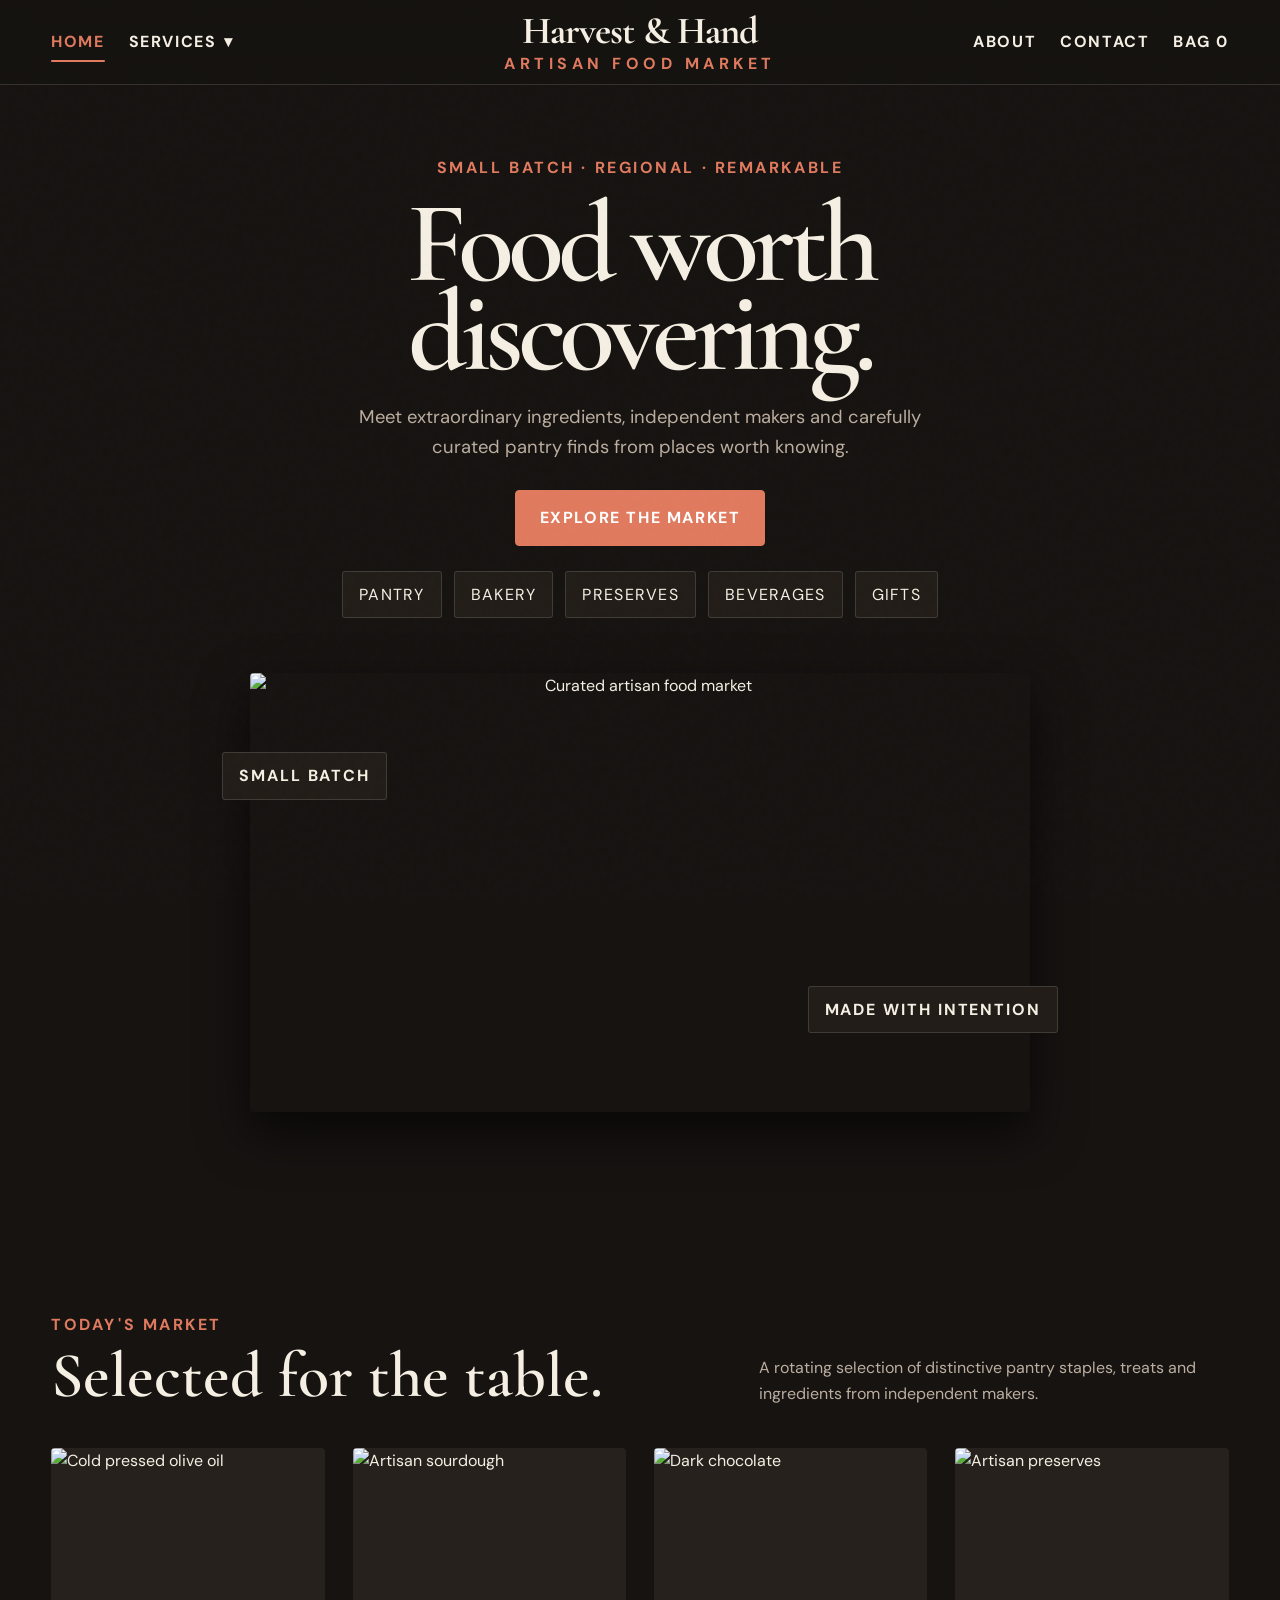
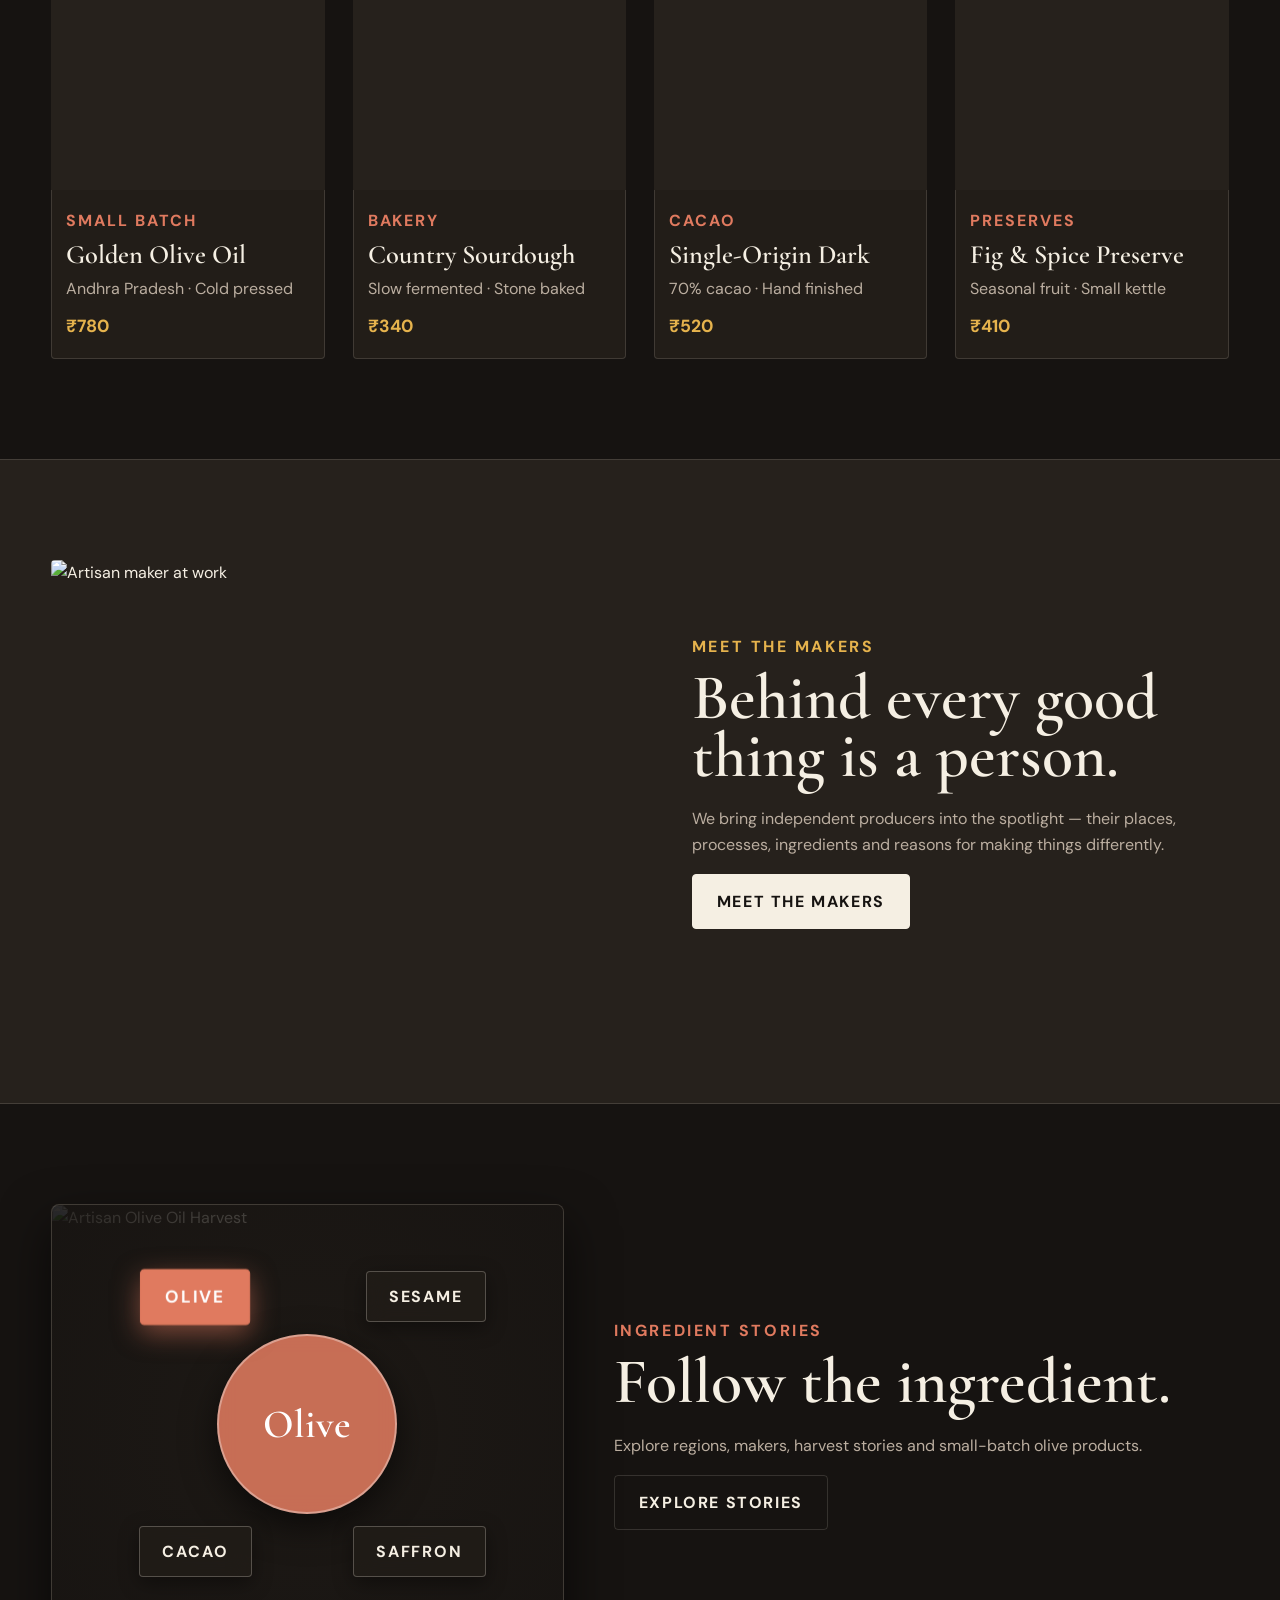
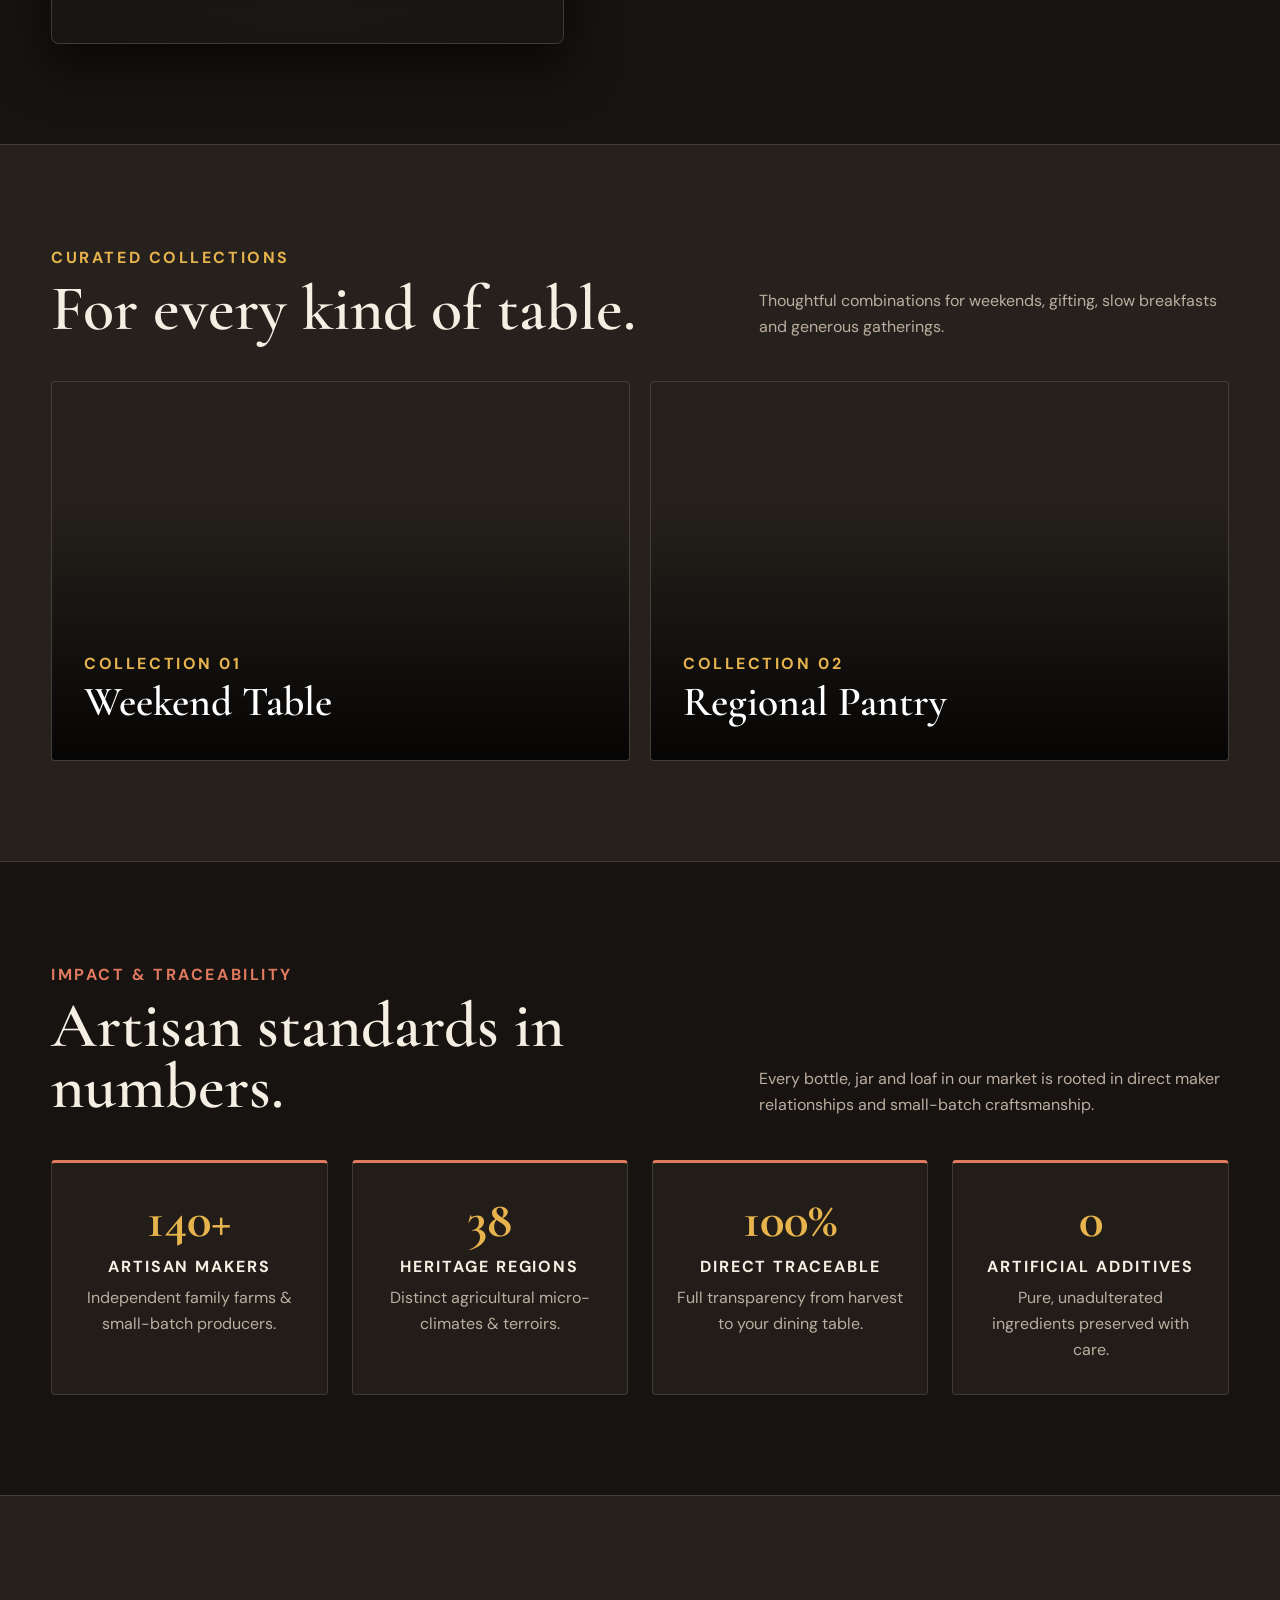
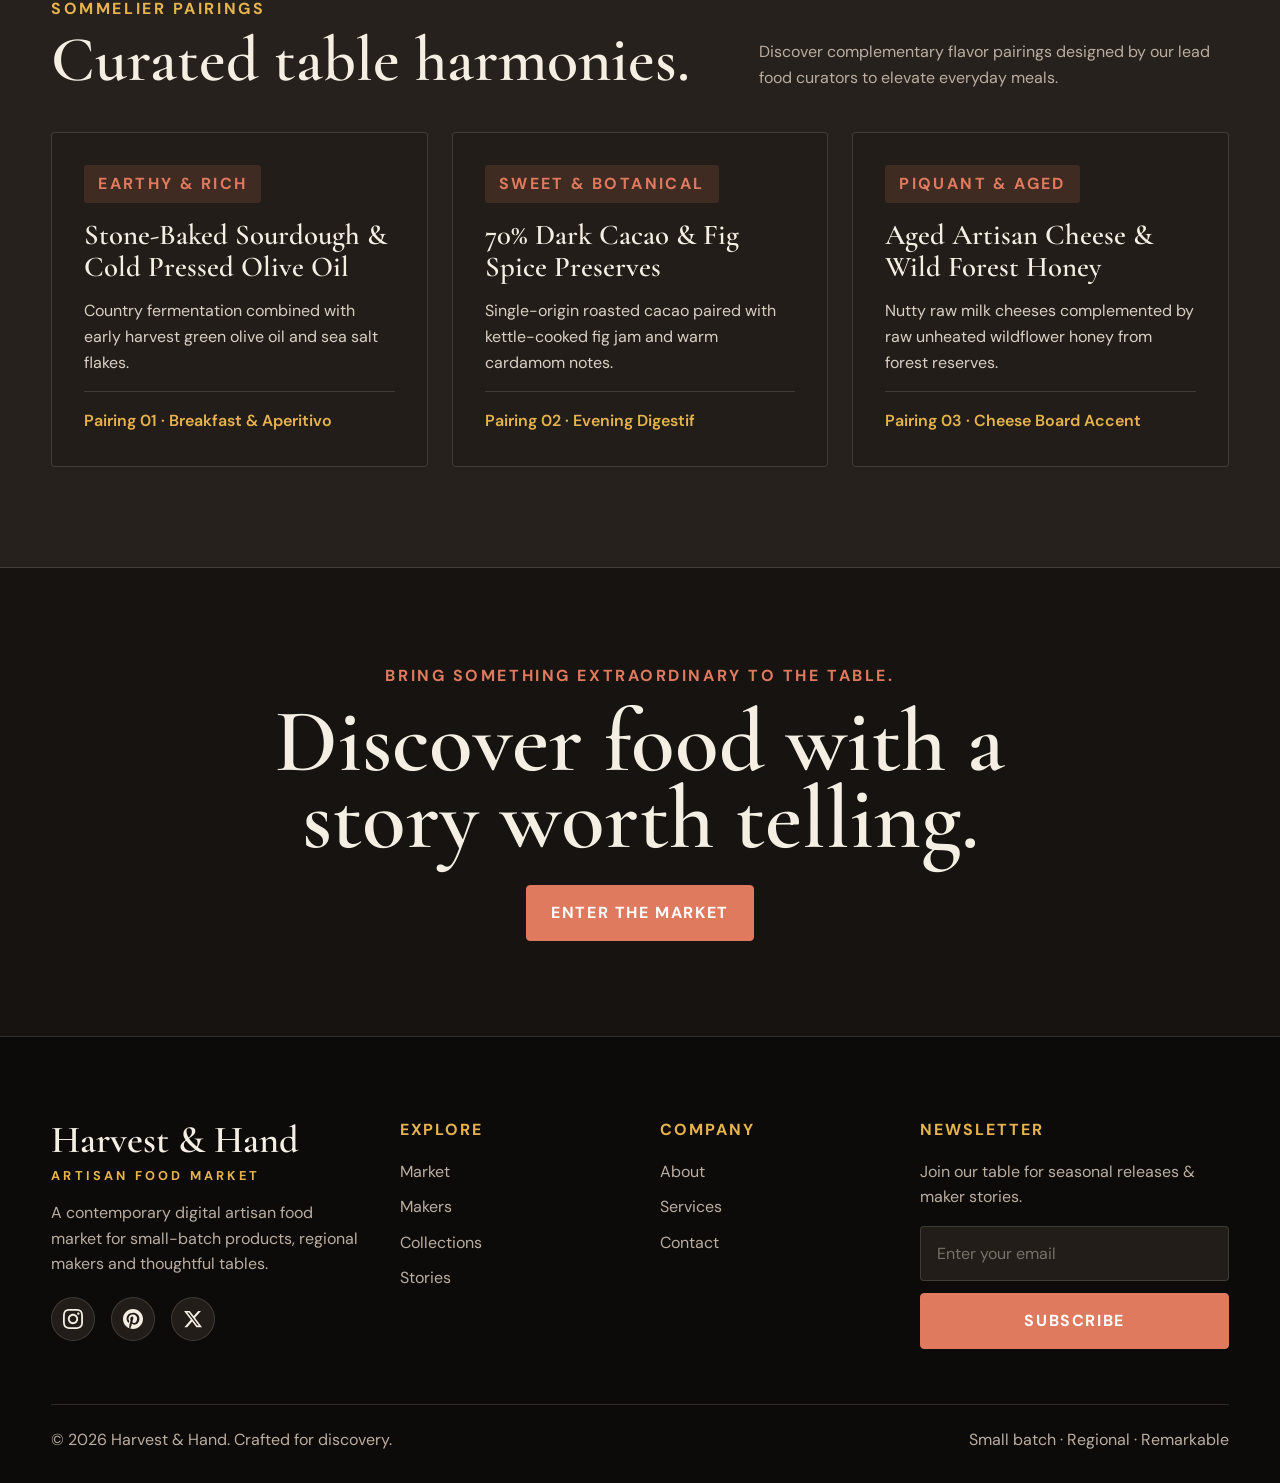
==== index.html @ ba8fd7db "firstcommit" ====
<!doctype html>
<html lang="en">
<head>
<meta charset="utf-8">
<meta name="viewport" content="width=device-width, initial-scale=1">
<meta name="description" content="Harvest & Hand — an artisan specialty food marketplace.">
<title>Home | Harvest & Hand</title>
<link rel="stylesheet" href="css/style.css">
</head>
<body>

<header class="site-header">
  <div class="container nav">
    <div class="nav-left">
      <a href="index.html" class="active">Home</a>
      <div class="dropdown">
        <a href="services.html" class="dropdown-toggle">Services <span class="chevron">▾</span></a>
        <div class="dropdown-panel">
          <a href="services.html">All Services</a>
          <a href="market.html">Market & Discovery</a>
          <a href="makers.html">Makers Directory</a>
          <a href="collections.html">Curated Collections</a>
          <a href="stories.html">Food Stories</a>
        </div>
      </div>
      <div class="mobile-only">
        <a href="about.html">About</a>
        <a href="contact.html">Contact</a>
      </div>
    </div>
    <a class="brand" href="index.html">Harvest & Hand<small>Artisan Food Market</small></a>
    <div class="nav-right">
      <a href="about.html">About</a>
      <a href="contact.html">Contact</a>
      <a class="bag-link" href="market.html">Bag <span id="bag-count">0</span></a>
      <button class="menu-toggle" aria-label="Open menu">☰</button>
    </div>
  </div>
</header>

<main>
<section class="hero">
  <div class="container hero-grid">
    <div class="hero-copy">
      <div class="eyebrow">Small batch · regional · remarkable</div>
      <h1>Food worth discovering.</h1>
      <p>Meet extraordinary ingredients, independent makers and carefully curated pantry finds from places worth knowing.</p>
      <a class="btn" href="market.html">Explore the Market</a>
      <div class="market-strip">
        <span class="pill">Pantry</span><span class="pill">Bakery</span><span class="pill">Preserves</span><span class="pill">Beverages</span><span class="pill">Gifts</span>
      </div>
    </div>
    <div class="hero-art">
      <img src="https://images.unsplash.com/photo-1542838132-92c53300491e?auto=format&fit=crop&w=1400&q=85" alt="Curated artisan food market">
      <span class="note one">Small batch</span><span class="note two">Made with intention</span>
    </div>
  </div>
</section>

<section class="section">
  <div class="container">
    <div class="section-head">
      <div><div class="eyebrow">Today's market</div><h2>Selected for the table.</h2></div>
      <p>A rotating selection of distinctive pantry staples, treats and ingredients from independent makers.</p>
    </div>
    <div class="product-grid">
      <article class="product"><div class="product-image"><img src="https://images.unsplash.com/photo-1474979266404-7eaacbcd87c5?auto=format&fit=crop&w=900&q=85" alt="Cold pressed olive oil"></div><div class="product-label"><span class="tag">Small batch</span><h3>Golden Olive Oil</h3><p>Andhra Pradesh · Cold pressed</p><div class="price">₹780</div></div></article>
      <article class="product"><div class="product-image"><img src="https://images.unsplash.com/photo-1587241321921-91a834d6d191?auto=format&fit=crop&w=900&q=85" alt="Artisan sourdough"></div><div class="product-label"><span class="tag">Bakery</span><h3>Country Sourdough</h3><p>Slow fermented · Stone baked</p><div class="price">₹340</div></div></article>
      <article class="product"><div class="product-image"><img src="https://images.unsplash.com/photo-1606312619070-d48b4c652a52?auto=format&fit=crop&w=900&q=85" alt="Dark chocolate"></div><div class="product-label"><span class="tag">Cacao</span><h3>Single-Origin Dark</h3><p>70% cacao · Hand finished</p><div class="price">₹520</div></div></article>
      <article class="product"><div class="product-image"><img src="https://images.unsplash.com/photo-1601050690597-df0568f70950?auto=format&fit=crop&w=900&q=85" alt="Artisan preserves"></div><div class="product-label"><span class="tag">Preserves</span><h3>Fig & Spice Preserve</h3><p>Seasonal fruit · Small kettle</p><div class="price">₹410</div></div></article>
    </div>
  </div>
</section>

<section class="section dark-section">
  <div class="container makers">
    <img src="https://images.unsplash.com/photo-1595475207225-428b62bda831?auto=format&fit=crop&w=1200&q=85" alt="Artisan maker at work">
    <div class="story-copy">
      <div class="eyebrow">Meet the makers</div>
      <h2>Behind every good thing is a person.</h2>
      <p>We bring independent producers into the spotlight — their places, processes, ingredients and reasons for making things differently.</p>
      <a class="btn light" href="makers.html">Meet the Makers</a>
    </div>
  </div>
</section>

<section class="section">
  <div class="container ingredient">
    <div class="ingredient-map">
      <img id="ingredient-img" src="https://images.unsplash.com/photo-1474979266404-7eaacbcd87c5?auto=format&fit=crop&w=1000&q=85" alt="Artisan Olive Oil Harvest" class="ingredient-bg-img">
      <div class="ingredient-overlay"></div>
      <div class="ingredient-center" id="ingredient-title">Olive</div>
      <button class="ingredient-node n1 active" data-ingredient="olive">Olive</button>
      <button class="ingredient-node n2" data-ingredient="sesame">Sesame</button>
      <button class="ingredient-node n3" data-ingredient="cacao">Cacao</button>
      <button class="ingredient-node n4" data-ingredient="saffron">Saffron</button>
    </div>
    <div class="story-copy">
      <div class="eyebrow">Ingredient stories</div>
      <h2>Follow the ingredient.</h2>
      <p id="ingredient-text">Explore regions, makers, harvest stories and small-batch olive products.</p>
      <a class="btn alt" href="stories.html">Explore Stories</a>
    </div>
  </div>
</section>

<section class="section dark-section">
  <div class="container">
    <div class="section-head"><div><div class="eyebrow">Curated collections</div><h2>For every kind of table.</h2></div><p>Thoughtful combinations for weekends, gifting, slow breakfasts and generous gatherings.</p></div>
    <div class="collection-grid">
      <a class="collection" href="collections.html" style="background-image:url('https://images.unsplash.com/photo-1505253716362-afaea1d3d1af?auto=format&fit=crop&w=1000&q=85')"><div><span class="eyebrow">Collection 01</span><h3>Weekend Table</h3></div></a>
      <a class="collection" href="collections.html" style="background-image:url('https://images.unsplash.com/photo-1513104890138-7c749659a591?auto=format&fit=crop&w=1000&q=85')"><div><span class="eyebrow">Collection 02</span><h3>Regional Pantry</h3></div></a>
    </div>
  </div>
</section>

<section class="section">
  <div class="container">
    <div class="section-head">
      <div>
        <div class="eyebrow">Impact & Traceability</div>
        <h2>Artisan standards in numbers.</h2>
      </div>
      <p>Every bottle, jar and loaf in our market is rooted in direct maker relationships and small-batch craftsmanship.</p>
    </div>
    <div class="metrics-grid">
      <div class="metric-card">
        <div class="metric-number">140+</div>
        <div class="metric-label">Artisan Makers</div>
        <p class="metric-desc">Independent family farms & small-batch producers.</p>
      </div>
      <div class="metric-card">
        <div class="metric-number">38</div>
        <div class="metric-label">Heritage Regions</div>
        <p class="metric-desc">Distinct agricultural micro-climates & terroirs.</p>
      </div>
      <div class="metric-card">
        <div class="metric-number">100%</div>
        <div class="metric-label">Direct Traceable</div>
        <p class="metric-desc">Full transparency from harvest to your dining table.</p>
      </div>
      <div class="metric-card">
        <div class="metric-number">0</div>
        <div class="metric-label">Artificial Additives</div>
        <p class="metric-desc">Pure, unadulterated ingredients preserved with care.</p>
      </div>
    </div>
  </div>
</section>

<section class="section dark-section">
  <div class="container">
    <div class="section-head">
      <div>
        <div class="eyebrow">Sommelier Pairings</div>
        <h2>Curated table harmonies.</h2>
      </div>
      <p>Discover complementary flavor pairings designed by our lead food curators to elevate everyday meals.</p>
    </div>
    <div class="pairing-grid">
      <div class="pairing-card">
        <span class="pairing-badge">Earthy & Rich</span>
        <h3>Stone-Baked Sourdough & Cold Pressed Olive Oil</h3>
        <p style="font-size:1rem; color:#d9d0c5;">Country fermentation combined with early harvest green olive oil and sea salt flakes.</p>
        <div class="pairing-items">Pairing 01 · Breakfast & Aperitivo</div>
      </div>
      <div class="pairing-card">
        <span class="pairing-badge">Sweet & Botanical</span>
        <h3>70% Dark Cacao & Fig Spice Preserves</h3>
        <p style="font-size:1rem; color:#d9d0c5;">Single-origin roasted cacao paired with kettle-cooked fig jam and warm cardamom notes.</p>
        <div class="pairing-items">Pairing 02 · Evening Digestif</div>
      </div>
      <div class="pairing-card">
        <span class="pairing-badge">Piquant & Aged</span>
        <h3>Aged Artisan Cheese & Wild Forest Honey</h3>
        <p style="font-size:1rem; color:#d9d0c5;">Nutty raw milk cheeses complemented by raw unheated wildflower honey from forest reserves.</p>
        <div class="pairing-items">Pairing 03 · Cheese Board Accent</div>
      </div>
    </div>
  </div>
</section>

<section class="cta">
  <div class="container">
    <div class="eyebrow">Bring something extraordinary to the table.</div>
    <h2>Discover food with a story worth telling.</h2>
    <a class="btn" href="market.html">Enter the Market</a>
  </div>
</section>
</main>

<footer class="footer">
  <div class="container">
    <div class="footer-grid">
      <div>
        <h3>Harvest & Hand</h3>
        <small class="footer-sub">Artisan Food Market</small>
        <p>A contemporary digital artisan food market for small-batch products, regional makers and thoughtful tables.</p>
        <div class="social-links">
          <a href="#" aria-label="Instagram" class="social-icon">
            <svg width="20" height="20" fill="currentColor" viewBox="0 0 24 24"><path d="M12 2.163c3.204 0 3.584.012 4.85.07 3.252.148 4.771 1.691 4.919 4.919.058 1.265.069 1.645.069 4.849 0 3.205-.012 3.584-.069 4.849-.149 3.225-1.664 4.771-4.919 4.919-1.266.058-1.644.07-4.85.07-3.204 0-3.584-.012-4.849-.07-3.26-.149-4.771-1.699-4.919-4.92-.058-1.265-.07-1.644-.07-4.849 0-3.204.013-3.583.07-4.849.149-3.227 1.664-4.771 4.919-4.919 1.266-.057 1.645-.069 4.849-.069zm0-2.163c-3.259 0-3.667.014-4.947.072-4.358.2-6.78 2.618-6.98 6.98-.059 1.281-.073 1.689-.073 4.948 0 3.259.014 3.668.072 4.948.2 4.358 2.618 6.78 6.98 6.98 1.281.058 1.689.072 4.948.072 3.259 0 3.668-.014 4.948-.072 4.354-.2 6.782-2.618 6.979-6.98.059-1.28.073-1.689.073-4.948 0-3.259-.014-3.667-.072-4.947-.196-4.354-2.617-6.78-6.979-6.98-1.281-.059-1.69-.073-4.949-.073zm0 5.838c-3.403 0-6.162 2.759-6.162 6.162s2.759 6.163 6.162 6.163 6.162-2.759 6.162-6.163c0-3.403-2.759-6.162-6.162-6.162zm0 10.162c-2.209 0-4-1.79-4-4 0-2.209 1.791-4 4-4s4 1.791 4 4c0 2.21-1.791 4-4 4zm6.406-11.845c-.796 0-1.441.645-1.441 1.44s.645 1.44 1.441 1.44c.795 0 1.439-.645 1.439-1.44s-.644-1.44-1.439-1.44z"/></svg>
          </a>
          <a href="#" aria-label="Pinterest" class="social-icon">
            <svg width="20" height="20" fill="currentColor" viewBox="0 0 24 24"><path d="M12 0c-6.627 0-12 5.372-12 12 0 5.084 3.163 9.426 7.627 11.174-.105-.949-.2-2.405.042-3.441.218-.937 1.407-5.965 1.407-5.965s-.359-.719-.359-1.782c0-1.668.967-2.914 2.171-2.914 1.023 0 1.518.769 1.518 1.69 0 1.029-.655 2.568-.994 3.995-.283 1.194.599 2.169 1.777 2.169 2.133 0 3.772-2.249 3.772-5.495 0-2.873-2.064-4.882-5.012-4.882-3.414 0-5.418 2.561-5.418 5.207 0 1.031.397 2.138.893 2.738.098.119.112.224.083.345l-.333 1.36c-.053.22-.174.267-.402.161-1.499-.698-2.436-2.889-2.436-4.649 0-3.785 2.75-7.262 7.929-7.262 4.163 0 7.398 2.967 7.398 6.931 0 4.136-2.607 7.464-6.227 7.464-1.216 0-2.359-.631-2.75-1.378l-.748 2.853c-.271 1.043-1.002 2.35-1.492 3.146 1.124.347 2.317.535 3.554.535 6.627 0 12-5.373 12-12 0-6.628-5.373-12-12-12z"/></svg>
          </a>
          <a href="#" aria-label="X / Twitter" class="social-icon">
            <svg width="20" height="20" fill="currentColor" viewBox="0 0 24 24"><path d="M18.244 2.25h3.308l-7.227 8.26 8.502 11.24H16.17l-5.214-6.817L4.99 21.75H1.68l7.73-8.835L1.254 2.25H8.08l4.713 6.231zm-1.161 17.52h1.833L7.084 4.126H5.117z"/></svg>
          </a>
        </div>
      </div>
      <div>
        <h4>Explore</h4>
        <a href="market.html">Market</a>
        <a href="makers.html">Makers</a>
        <a href="collections.html">Collections</a>
        <a href="stories.html">Stories</a>
      </div>
      <div>
        <h4>Company</h4>
        <a href="about.html">About</a>
        <a href="services.html">Services</a>
        <a href="contact.html">Contact</a>
      </div>
      <div>
        <h4>Newsletter</h4>
        <p>Join our table for seasonal releases & maker stories.</p>
        <form class="footer-newsletter" data-demo>
          <input type="email" required placeholder="Enter your email">
          <button type="submit" class="btn">Subscribe</button>
        </form>
      </div>
    </div>
    <div class="copyright">
      <span>© 2026 Harvest & Hand. Crafted for discovery.</span>
      <span>Small batch · Regional · Remarkable</span>
    </div>
  </div>
</footer>
<div class="flash"></div>
<script src="js/main.js"></script></body></html>
---- css/style.css ----
@import url('https://fonts.googleapis.com/css2?family=Cormorant+Garamond:ital,wght@0,500;0,600;0,700;1,600&family=DM+Sans:wght@400;500;600;700&display=swap');

:root {
  --terracotta: #E07A5F;
  --olive: #81B29A;
  --parchment: #161311;
  --cocoa: #F5EFE3;
  --saffron: #E6B34D;
  --oat: #26211C;
  --white: #201B17;
  --dark-bg: #161311;
  --dark-card: #221D18;
  --dark-card-hover: #2A241F;
  --text-main: #F5EFE3;
  --muted: #BBAEA0;
  --line: rgba(245, 239, 227, .14);
  --shadow: 0 20px 50px rgba(0, 0, 0, .6);
  --serif: "Cormorant Garamond", Georgia, serif;
  --sans: "DM Sans", Arial, sans-serif;
}

* {
  box-sizing: border-box
}

html {
  scroll-behavior: smooth
}

body {
  margin: 0;
  background: var(--dark-bg);
  color: var(--text-main);
  font-family: var(--sans);
  line-height: 1.6;
  font-size: 1rem;
}

body:before {
  content: "";
  position: fixed;
  inset: 0;
  pointer-events: none;
  z-index: 20;
  opacity: .03;
  background-image: url("data:image/svg+xml,%3Csvg viewBox='0 0 160 160' xmlns='http://www.w3.org/2000/svg'%3E%3Cfilter id='n'%3E%3CfeTurbulence type='fractalNoise' baseFrequency='.85' numOctaves='4' stitchTiles='stitch'/%3E%3C/filter%3E%3Crect width='100%25' height='100%25' filter='url(%23n)' opacity='.5'/%3E%3C/svg%3E");
}

a {
  color: inherit;
  text-decoration: none
}

img {
  max-width: 100%;
  display: block
}

button,
input,
textarea,
select {
  font: inherit;
  font-size: 1rem
}

.container {
  width: min(1180px, 92%);
  margin: auto
}

.eyebrow {
  text-transform: uppercase;
  letter-spacing: .16em;
  font-size: 1rem;
  font-weight: 700;
  color: var(--terracotta);
}

.serif {
  font-family: var(--serif)
}

.section {
  padding: 100px 0
}

.section-head {
  display: flex;
  justify-content: space-between;
  align-items: end;
  gap: 30px;
  margin-bottom: 42px
}

.section-head h2 {
  margin: 8px 0 0;
  font: 600 clamp(2.5rem, 5vw, 4.7rem)/.95 var(--serif);
  color: var(--text-main)
}

.section-head p {
  max-width: 470px;
  color: var(--muted);
  margin: 0;
  font-size: 1rem
}

.btn {
  display: inline-flex;
  align-items: center;
  justify-content: center;
  gap: 10px;
  padding: 14px 24px;
  border: 1px solid var(--terracotta);
  background: var(--terracotta);
  color: #ffffff;
  text-transform: uppercase;
  letter-spacing: .1em;
  font-size: 1rem;
  font-weight: 700;
  cursor: pointer;
  transition: .25s ease;
  border-radius: 4px;
}

.btn:hover {
  transform: translateY(-2px);
  background: #c8654c;
  border-color: #c8654c
}

.btn.alt {
  background: transparent;
  color: var(--text-main);
  border-color: var(--line)
}

.btn.alt:hover {
  color: #ffffff;
  background: var(--terracotta);
  border-color: var(--terracotta)
}

.btn.light {
  background: var(--cocoa);
  border-color: var(--cocoa);
  color: var(--dark-bg)
}

.btn.light:hover {
  background: var(--saffron);
  border-color: var(--saffron);
  color: var(--dark-bg)
}

.site-header {
  position: sticky;
  top: 0;
  z-index: 100;
  background: rgba(22, 19, 17, .95);
  backdrop-filter: blur(14px);
  -webkit-backdrop-filter: blur(14px);
  border-bottom: 1px solid var(--line);
}

.nav {
  min-height: 84px;
  display: grid;
  grid-template-columns: 1fr auto 1fr;
  align-items: center;
  gap: 24px;
}

.site-header .brand,
.brand {
  font-family: var(--serif) !important;
  font-size: 2.4rem !important;
  font-weight: 700 !important;
  line-height: 1 !important;
  letter-spacing: -.025em !important;
  text-transform: none !important;
  color: var(--text-main) !important;
  display: flex !important;
  flex-direction: column !important;
  align-items: center !important;
  justify-content: center !important;
  text-decoration: none !important;
  padding: 0 !important;
}

.site-header .brand::after,
.brand::after {
  display: none !important;
}

.site-header .brand small,
.brand small {
  display: block !important;
  font-family: var(--sans) !important;
  font-size: 1rem !important;
  font-weight: 700 !important;
  letter-spacing: .28em !important;
  text-transform: uppercase !important;
  margin-top: 5px !important;
  color: var(--terracotta) !important;
}

.nav-left,
.nav-right {
  display: flex;
  align-items: center;
  gap: 24px;
  height: 100%
}

.nav-right {
  justify-content: flex-end
}

.mobile-only {
  display: none
}

/* Nav links baseline alignment & active styling */
.nav a:not(.brand),
.dropdown-toggle {
  display: inline-flex;
  align-items: center;
  gap: 6px;
  font-size: 1rem;
  font-weight: 700;
  text-transform: uppercase;
  letter-spacing: .1em;
  color: var(--text-main);
  line-height: 1;
  padding: 8px 0;
  position: relative;
  transition: color .2s ease;
  cursor: pointer;
  vertical-align: middle;
  margin: 0;
  text-decoration: none;
}

.nav a:not(.brand):hover,
.dropdown-toggle:hover,
.nav a:not(.brand).active,
.dropdown-toggle.active {
  color: var(--terracotta);
}

.nav a:not(.brand).active::after,
.dropdown-toggle.active::after {
  content: "";
  position: absolute;
  bottom: -4px;
  left: 0;
  right: 0;
  height: 2px;
  background: var(--terracotta);
  border-radius: 2px;
}

/* Dropdown structure */
.dropdown {
  position: relative;
  display: inline-flex;
  align-items: center;
  height: 100%;
}

.chevron {
  font-size: 1rem;
  display: inline-block;
  transition: transform .25s ease;
  margin-left: 2px;
}

.dropdown:hover .chevron,
.dropdown.is-open .chevron {
  transform: rotate(180deg);
}

/* Dropdown panel & bridge */
.dropdown-panel {
  display: block;
  position: absolute;
  top: 100%;
  left: 0;
  background: var(--dark-card);
  min-width: 250px;
  padding: 12px 8px;
  border: 1px solid var(--line);
  box-shadow: var(--shadow);
  border-radius: 4px;
  opacity: 0;
  visibility: hidden;
  transform: translateY(8px);
  transition: opacity .2s ease, transform .2s ease, visibility .2s ease;
  z-index: 110;
  pointer-events: none;
}

.dropdown-panel::before {
  content: "";
  position: absolute;
  top: -16px;
  left: 0;
  right: 0;
  height: 16px;
}

.dropdown:hover .dropdown-panel,
.dropdown.is-open .dropdown-panel {
  opacity: 1;
  visibility: visible;
  transform: translateY(2px);
  pointer-events: auto;
}

.dropdown-panel a {
  display: block;
  padding: 12px 16px;
  font-size: 1rem;
  font-weight: 600;
  text-transform: uppercase;
  letter-spacing: .08em;
  color: var(--text-main);
  border-radius: 3px;
  transition: background-color .2s ease, color .2s ease;
  line-height: 1.4;
  margin: 2px 0;
}

.dropdown-panel a::after {
  display: none !important;
}

.dropdown-panel a:hover {
  background: rgba(245, 239, 227, .08);
  color: var(--terracotta);
}

.dropdown-panel a.active {
  background: rgba(224, 122, 95, .15);
  color: var(--terracotta);
  font-weight: 700;
}

.dropdown-divider {
  height: 1px;
  background: var(--line);
  border: 0;
  margin: 6px 0;
}

.menu-toggle {
  display: none;
  border: 1px solid var(--line);
  background: var(--dark-card);
  padding: 8px 12px;
  font-size: 1.4rem;
  border-radius: 4px;
  cursor: pointer;
  line-height: 1;
  color: var(--text-main);
}

.hero {
  padding: 70px 0 100px;
  overflow: hidden
}

.hero-grid {
  display: grid;
  grid-template-columns: 1fr;
  justify-items: center;
  text-align: center
}

.hero-copy {
  max-width: 800px
}

.hero h1 {
  font: 600 clamp(4rem, 9vw, 8.5rem)/.78 var(--serif);
  letter-spacing: -.055em;
  margin: 18px 0 25px;
  color: var(--text-main)
}

.hero-copy p {
  max-width: 610px;
  margin: 0 auto 28px;
  color: var(--muted);
  font-size: 1.15rem
}

.hero-art {
  width: min(780px, 95%);
  margin: 55px auto 0;
  position: relative
}

.hero-art img {
  width: 100%;
  aspect-ratio: 16/9;
  object-fit: cover;
  box-shadow: var(--shadow);
  border-radius: 4px
}

.note {
  position: absolute;
  background: var(--dark-card);
  color: var(--text-main);
  padding: 10px 16px;
  font-size: 1rem;
  font-weight: 700;
  letter-spacing: .12em;
  text-transform: uppercase;
  border: 1px solid var(--line);
  border-radius: 3px
}

.note.one {
  left: -28px;
  top: 18%
}

.note.two {
  right: -28px;
  bottom: 18%
}

.market-strip {
  display: flex;
  gap: 12px;
  justify-content: center;
  flex-wrap: wrap;
  margin-top: 25px
}

.pill {
  padding: 10px 16px;
  border: 1px solid var(--line);
  font-size: 1rem;
  text-transform: uppercase;
  letter-spacing: .08em;
  background: var(--dark-card);
  border-radius: 3px
}

.product-grid {
  display: grid;
  grid-template-columns: repeat(4, 1fr);
  gap: 28px
}

.product {
  position: relative
}

.product-image {
  background: var(--oat);
  overflow: hidden;
  border-radius: 4px 4px 0 0
}

.product-image img {
  width: 100%;
  aspect-ratio: 4/5;
  object-fit: cover;
  transition: .45s ease
}

.product:hover .product-image img {
  transform: scale(1.025)
}

.product-label {
  padding: 18px 14px;
  border: 1px solid var(--line);
  border-top: 0;
  position: relative;
  background: var(--dark-card);
  border-radius: 0 0 4px 4px
}

.product-label .tag {
  font-size: 1rem;
  color: var(--terracotta);
  text-transform: uppercase;
  letter-spacing: .12em;
  font-weight: 700
}

.product-label h3 {
  font: 600 1.65rem/1 var(--serif);
  margin: 8px 0;
  color: var(--text-main)
}

.product-label p {
  margin: 0;
  color: var(--muted);
  font-size: 1rem
}

.price {
  margin-top: 10px;
  font-weight: 700;
  font-size: 1.1rem;
  color: var(--saffron)
}

.makers {
  display: grid;
  grid-template-columns: 1.1fr 1fr;
  gap: 50px;
  align-items: center
}

.makers img {
  width: 100%;
  aspect-ratio: 4/3;
  object-fit: cover;
  border-radius: 4px
}

.story-copy h2 {
  font: 600 clamp(2.8rem, 5vw, 5.2rem)/.9 var(--serif);
  margin: 10px 0 22px;
  color: var(--text-main)
}

.story-copy p {
  color: var(--muted);
  font-size: 1rem
}

.dark-section {
  background: var(--oat);
  color: var(--text-main);
  border-top: 1px solid var(--line);
  border-bottom: 1px solid var(--line)
}

.dark-section .eyebrow {
  color: var(--saffron)
}

.dark-section .section-head p,
.dark-section p {
  color: var(--muted)
}

.collection-grid {
  display: grid;
  grid-template-columns: 1fr 1fr;
  gap: 20px
}

.collection {
  min-height: 380px;
  padding: 32px;
  display: flex;
  align-items: end;
  background-size: cover;
  background-position: center;
  position: relative;
  overflow: hidden;
  border-radius: 4px;
  border: 1px solid var(--line)
}

.collection:after {
  content: "";
  position: absolute;
  inset: 0;
  background: linear-gradient(transparent 30%, rgba(0, 0, 0, .85))
}

.collection div {
  position: relative;
  z-index: 1;
  color: #fff
}

.collection h3 {
  font: 600 2.6rem/1 var(--serif);
  margin: 5px 0
}

.ingredient {
  display: grid;
  grid-template-columns: 1fr 1.2fr;
  gap: 50px;
  align-items: center
}

.ingredient-map {
  min-height: 440px;
  display: grid;
  place-items: center;
  position: relative;
  border: 1px solid var(--line);
  background: var(--dark-card);
  border-radius: 8px;
  overflow: hidden;
  box-shadow: var(--shadow);
}

.ingredient-bg-img {
  position: absolute;
  inset: 0;
  width: 100%;
  height: 100%;
  object-fit: cover;
  transition: opacity 0.4s ease, transform 0.4s ease;
  z-index: 1;
  filter: brightness(0.65) contrast(1.1);
}

.ingredient-overlay {
  position: absolute;
  inset: 0;
  background: radial-gradient(circle at center, rgba(22, 19, 17, 0.4) 0%, rgba(22, 19, 17, 0.85) 100%);
  z-index: 2;
  pointer-events: none;
}

.ingredient-center {
  position: relative;
  z-index: 3;
  width: 180px;
  height: 180px;
  border-radius: 50%;
  background: rgba(224, 122, 95, 0.88);
  backdrop-filter: blur(10px);
  -webkit-backdrop-filter: blur(10px);
  color: #ffffff;
  display: grid;
  place-items: center;
  text-align: center;
  font: 600 2.5rem/1 var(--serif);
  border: 2px solid rgba(255, 255, 255, 0.35);
  box-shadow: 0 12px 35px rgba(0, 0, 0, 0.6);
  transition: all 0.3s ease;
}

.ingredient-node {
  position: absolute;
  z-index: 3;
  padding: 12px 22px;
  background: rgba(34, 29, 24, 0.85);
  backdrop-filter: blur(10px);
  -webkit-backdrop-filter: blur(10px);
  border: 1px solid rgba(245, 239, 227, 0.25);
  color: var(--text-main);
  font-size: 1rem;
  font-weight: 700;
  text-transform: uppercase;
  letter-spacing: .12em;
  border-radius: 4px;
  cursor: pointer;
  transition: all 0.25s ease;
  box-shadow: 0 6px 20px rgba(0,0,0,0.4);
}

.ingredient-node:hover, .ingredient-node.active {
  background: var(--terracotta);
  color: #ffffff;
  border-color: var(--terracotta);
  transform: scale(1.08);
  box-shadow: 0 8px 25px rgba(224, 122, 95, 0.5);
}

.n1 {
  top: 15%;
  left: 18%
}

.n2 {
  top: 15%;
  right: 15%
}

.n3 {
  bottom: 15%;
  left: 17%
}

.n4 {
  bottom: 15%;
  right: 15%
}

.cta {
  padding: 95px 0;
  text-align: center
}

.cta h2 {
  font: 600 clamp(3rem, 7vw, 6rem)/.86 var(--serif);
  margin: 15px auto 28px;
  max-width: 850px
}

.page-hero {
  padding: 95px 0 70px;
  text-align: center
}

.page-hero h1 {
  font: 600 clamp(4rem, 9vw, 7rem)/.8 var(--serif);
  margin: 12px 0 22px
}

.page-hero p {
  max-width: 650px;
  margin: auto;
  color: var(--muted);
  font-size: 1.1rem
}

.services-grid {
  display: grid;
  grid-template-columns: repeat(3, 1fr);
  gap: 22px
}

.service {
  border: 1px solid var(--line);
  background: var(--dark-card);
  padding: 32px 24px;
  border-radius: 4px
}

.service-number {
  font-size: 1rem;
  color: var(--terracotta);
  letter-spacing: .15em;
  font-weight: 700
}

.service h3 {
  font: 600 2rem/1 var(--serif);
  margin: 14px 0 10px;
  color: var(--text-main)
}

.service p {
  color: var(--muted);
  font-size: 1rem
}

.process {
  display: grid;
  grid-template-columns: repeat(4, 1fr);
  border-top: 1px solid var(--line);
  border-bottom: 1px solid var(--line)
}

.process-step {
  padding: 30px;
  border-right: 1px solid var(--line)
}

.process-step:last-child {
  border-right: 0
}

.process-step strong {
  font: 600 2.3rem var(--serif);
  color: var(--saffron)
}

.process-step h3 {
  margin: 12px 0 5px;
  font-size: 1.2rem
}

.process-step p {
  color: var(--muted);
  font-size: 1rem
}

.about-grid {
  display: grid;
  grid-template-columns: 1fr 1fr;
  gap: 70px;
  align-items: start
}

.about-grid h2 {
  font: 600 3.8rem/.9 var(--serif);
  margin: 0
}

.about-grid p {
  color: var(--muted);
  font-size: 1rem
}

.quote {
  padding: 70px 0;
  border-top: 1px solid var(--line);
  border-bottom: 1px solid var(--line);
  text-align: center
}

.quote p {
  font: 600 clamp(2.4rem, 5vw, 5rem)/.95 var(--serif);
  max-width: 1000px;
  margin: auto
}

.form-grid {
  display: grid;
  grid-template-columns: 1fr 1fr;
  gap: 20px
}

.field {
  display: flex;
  flex-direction: column;
  gap: 7px
}

.field.full {
  grid-column: 1/-1
}

.field label {
  font-size: 1rem;
  text-transform: uppercase;
  letter-spacing: .1em;
  font-weight: 700;
  color: var(--text-main)
}

.field input,
.field textarea,
.field select {
  padding: 16px;
  border: 1px solid var(--line);
  background: var(--dark-card);
  color: var(--text-main);
  outline: 0;
  border-radius: 4px;
  font-size: 1rem
}

.field input::placeholder,
.field textarea::placeholder {
  color: rgba(245, 239, 227, 0.4)
}

.field textarea {
  min-height: 170px;
  resize: vertical
}

.market-layout {
  display: grid;
  grid-template-columns: 240px 1fr;
  gap: 50px
}

.filters {
  border-right: 1px solid var(--line);
  padding-right: 25px
}

.filters h3 {
  font: 600 1.8rem var(--serif);
  color: var(--text-main)
}

.filters label {
  display: block;
  padding: 8px 0;
  font-size: 1rem;
  color: var(--muted);
  cursor: pointer
}

.product-detail {
  display: grid;
  grid-template-columns: 1fr 1fr;
  gap: 60px;
  align-items: start
}

.detail-image {
  background: var(--oat);
  border-radius: 4px;
  overflow: hidden;
  border: 1px solid var(--line)
}

.detail-image img {
  width: 100%;
  aspect-ratio: 1/1;
  object-fit: cover
}

.detail-copy h1 {
  font: 600 clamp(3rem, 6vw, 5.5rem)/.85 var(--serif);
  margin: 10px 0 20px;
  color: var(--text-main)
}

.detail-copy .price {
  font-size: 1.6rem;
  color: var(--saffron)
}

.detail-copy p {
  color: var(--muted);
  font-size: 1rem
}

.select-row {
  display: flex;
  gap: 12px;
  margin: 25px 0
}

.select-row select {
  padding: 14px;
  border: 1px solid var(--line);
  background: var(--dark-card);
  color: var(--text-main);
  border-radius: 4px;
  font-size: 1rem
}

/* ==========================================================================
   FOOTER STYLING & NEWSLETTER & SOCIAL ICONS
   ========================================================================== */
.footer {
  background: #0d0b0a;
  color: var(--text-main);
  padding: 80px 0 30px;
  border-top: 1px solid var(--line)
}

.footer-grid {
  display: grid;
  grid-template-columns: 1.4fr 1fr 1fr 1.4fr;
  gap: 40px
}

.footer h3 {
  font: 600 2.4rem var(--serif);
  margin: 0 0 4px;
  color: var(--text-main)
}

.footer small.footer-sub {
  display: block;
  font: 700 0.8rem var(--sans);
  letter-spacing: .25em;
  text-transform: uppercase;
  color: var(--saffron);
  margin-bottom: 16px
}

.footer h4 {
  font-size: 1rem;
  letter-spacing: .12em;
  text-transform: uppercase;
  color: var(--saffron);
  margin-top: 0;
  margin-bottom: 16px
}

.footer a,
.footer p {
  color: var(--muted);
  font-size: 1rem
}

.footer a {
  display: block;
  margin: 10px 0;
  transition: color 0.2s ease
}

.footer a:hover {
  color: var(--terracotta)
}

.social-links {
  display: flex !important;
  align-items: center !important;
  gap: 16px !important;
  margin-top: 20px !important;
}

.footer .social-links a,
.social-icon {
  display: inline-flex !important;
  align-items: center !important;
  justify-content: center !important;
  width: 44px !important;
  height: 44px !important;
  margin: 0 !important;
  padding: 0 !important;
  border: 1px solid var(--line) !important;
  border-radius: 50% !important;
  color: var(--text-main) !important;
  background: var(--dark-card) !important;
  transition: all 0.25s ease !important;
  box-sizing: border-box !important;
  line-height: 1 !important;
  text-decoration: none !important;
}

.social-icon svg {
  width: 20px !important;
  height: 20px !important;
  display: block !important;
  margin: auto !important;
  flex-shrink: 0 !important;
}

.footer .social-links a:hover,
.social-icon:hover {
  background: var(--terracotta) !important;
  border-color: var(--terracotta) !important;
  color: #ffffff !important;
  transform: translateY(-3px) !important;
}

.footer-newsletter {
  display: flex;
  flex-direction: column;
  gap: 12px;
  margin-top: 14px
}

.footer-newsletter input {
  padding: 14px 16px;
  background: var(--dark-card);
  border: 1px solid var(--line);
  color: var(--text-main);
  border-radius: 4px;
  font-size: 1rem;
  outline: none
}

.footer-newsletter input::placeholder {
  color: rgba(245, 239, 227, 0.4)
}

.footer-newsletter .btn {
  width: 100%;
  padding: 14px;
  font-size: 1rem
}

.copyright {
  border-top: 1px solid var(--line);
  margin-top: 55px;
  padding-top: 22px;
  color: var(--muted);
  font-size: 1rem;
  display: flex;
  justify-content: space-between
}

.flash {
  position: fixed;
  right: 20px;
  bottom: 20px;
  background: var(--terracotta);
  color: #fff;
  padding: 16px 22px;
  display: none;
  z-index: 150;
  font-size: 1rem;
  border-radius: 4px;
  box-shadow: var(--shadow)
}

/* ==========================================================================
   NEW UNIQUE PAGE SECTIONS COMPONENT STYLES (DARK THEME & 16PX+ MIN)
   ========================================================================== */

/* 1. Metrics Grid (Home) */
.metrics-grid {
  display: grid;
  grid-template-columns: repeat(4, 1fr);
  gap: 24px;
  margin-top: 30px;
}

.metric-card {
  background: var(--dark-card);
  border: 1px solid var(--line);
  border-top: 3px solid var(--terracotta);
  padding: 32px 24px;
  text-align: center;
  border-radius: 4px;
  transition: transform 0.3s ease, box-shadow 0.3s ease;
}

.metric-card:hover {
  transform: translateY(-4px);
  box-shadow: var(--shadow);
  background: var(--dark-card-hover);
}

.metric-number {
  font: 700 clamp(2.5rem, 4vw, 3.8rem)/1 var(--serif);
  color: var(--saffron);
  margin-bottom: 8px;
}

.metric-label {
  font-size: 1rem;
  font-weight: 700;
  text-transform: uppercase;
  letter-spacing: 0.12em;
  color: var(--text-main);
  margin-bottom: 6px;
}

.metric-desc {
  font-size: 1rem;
  color: var(--muted);
  margin: 0;
}

/* 2. Sommelier Pairing Showcase (Home) */
.pairing-grid {
  display: grid;
  grid-template-columns: repeat(3, 1fr);
  gap: 24px;
  margin-top: 35px;
}

.pairing-card {
  border: 1px solid var(--line);
  background: var(--dark-card);
  padding: 32px;
  border-radius: 4px;
  position: relative;
  transition: transform 0.3s ease, border-color 0.3s ease;
}

.pairing-card:hover {
  transform: translateY(-3px);
  border-color: var(--terracotta);
  background: var(--dark-card-hover);
}

.pairing-badge {
  font-size: 1rem;
  font-weight: 700;
  text-transform: uppercase;
  letter-spacing: 0.15em;
  color: var(--terracotta);
  background: rgba(224, 122, 95, 0.15);
  padding: 6px 14px;
  border-radius: 3px;
  display: inline-block;
  margin-bottom: 16px;
}

.pairing-card h3 {
  font: 600 1.8rem/1.1 var(--serif);
  margin: 0 0 12px;
  color: var(--text-main);
}

.pairing-card p {
  font-size: 1rem;
  color: var(--muted);
}

.pairing-items {
  font-size: 1rem;
  color: var(--saffron);
  border-top: 1px solid var(--line);
  padding-top: 16px;
  margin-top: 16px;
  font-weight: 600;
}

/* 3. Bespoke Corporate Gifting (Services) */
.gifting-grid {
  display: grid;
  grid-template-columns: repeat(3, 1fr);
  gap: 28px;
  margin-top: 35px;
}

.gift-card {
  background: var(--dark-card);
  border: 1px solid var(--line);
  padding: 36px 28px;
  border-radius: 4px;
  display: flex;
  flex-direction: column;
  justify-content: space-between;
  transition: transform 0.3s ease;
}

.gift-card:hover {
  transform: translateY(-5px);
  box-shadow: var(--shadow);
  background: var(--dark-card-hover);
}

.gift-card-head {
  border-bottom: 1px solid var(--line);
  padding-bottom: 20px;
  margin-bottom: 20px;
}

.gift-card-head h3 {
  font: 600 2rem/1 var(--serif);
  margin: 10px 0 8px;
  color: var(--text-main);
}

.gift-card-head p {
  font-size: 1rem;
  color: var(--muted);
}

.gift-features {
  list-style: none;
  padding: 0;
  margin: 0 0 25px;
}

.gift-features li {
  padding: 10px 0;
  font-size: 1rem;
  color: var(--muted);
  border-bottom: 1px dashed var(--line);
  display: flex;
  align-items: center;
  gap: 10px;
}

.gift-features li:before {
  content: "✓";
  color: var(--terracotta);
  font-weight: bold;
  font-size: 1.1rem;
}

/* 4. Quality Blueprint (Services) */
.blueprint-timeline {
  display: grid;
  grid-template-columns: repeat(4, 1fr);
  gap: 20px;
  margin-top: 40px;
}

.blueprint-step {
  background: var(--dark-card);
  border: 1px solid var(--line);
  padding: 30px 22px;
  border-radius: 4px;
}

.blueprint-step .step-num {
  font: 700 2.4rem/1 var(--serif);
  color: var(--saffron);
  margin-bottom: 12px;
}

.blueprint-step h4 {
  font-size: 1.1rem;
  font-weight: 700;
  text-transform: uppercase;
  letter-spacing: 0.08em;
  margin: 0 0 8px;
  color: var(--text-main);
}

.blueprint-step p {
  font-size: 1rem;
  color: var(--muted);
  margin: 0;
}

/* 5. Core Principles (About) */
.manifesto-grid {
  display: grid;
  grid-template-columns: repeat(3, 1fr);
  gap: 28px;
  margin-top: 35px;
}

.manifesto-card {
  background: var(--dark-card);
  border: 1px solid var(--line);
  padding: 35px 28px;
  border-radius: 4px;
}

.manifesto-card .icon-tag {
  width: 48px;
  height: 48px;
  background: rgba(224, 122, 95, 0.15);
  border: 1px solid var(--terracotta);
  color: var(--terracotta);
  display: grid;
  place-items: center;
  font-weight: bold;
  font-size: 1.2rem;
  margin-bottom: 20px;
  border-radius: 50%;
}

.manifesto-card h3 {
  font: 600 1.9rem/1.1 var(--serif);
  margin: 0 0 12px;
  color: var(--text-main);
}

.manifesto-card p {
  font-size: 1rem;
  color: var(--muted);
  margin: 0;
}

/* 6. Taste Curators (About) */
.curators-grid {
  display: grid;
  grid-template-columns: repeat(3, 1fr);
  gap: 28px;
  margin-top: 35px;
}

.curator-card {
  background: var(--dark-card);
  border: 1px solid var(--line);
  overflow: hidden;
  border-radius: 4px;
}

.curator-card img {
  width: 100%;
  aspect-ratio: 4/3;
  object-fit: cover;
}

.curator-info {
  padding: 24px 22px;
}

.curator-role {
  font-size: 1rem;
  font-weight: 700;
  text-transform: uppercase;
  letter-spacing: 0.12em;
  color: var(--terracotta);
  display: block;
  margin-bottom: 6px;
}

.curator-info h3 {
  font: 600 1.7rem/1.1 var(--serif);
  margin: 4px 0 10px;
  color: var(--text-main);
}

.curator-info p {
  font-size: 1rem;
  color: var(--muted);
  margin: 0;
}

/* 7. Seasonal Harvest Radar (Market) */
.harvest-radar {
  background: var(--dark-card);
  border: 1px solid var(--line);
  padding: 35px;
  border-radius: 4px;
  margin-top: 30px;
}

.radar-tabs {
  display: flex;
  gap: 12px;
  margin-bottom: 25px;
  flex-wrap: wrap;
}

.tab-btn {
  padding: 12px 22px;
  border: 1px solid var(--line);
  background: var(--dark-bg);
  color: var(--text-main);
  font-size: 1rem;
  font-weight: 700;
  text-transform: uppercase;
  letter-spacing: 0.1em;
  cursor: pointer;
  transition: 0.2s ease;
  border-radius: 4px;
}

.tab-btn.active,
.tab-btn:hover {
  background: var(--terracotta);
  color: #fff;
  border-color: var(--terracotta);
}

.radar-items {
  display: grid;
  grid-template-columns: repeat(3, 1fr);
  gap: 20px;
}

.radar-item {
  border: 1px solid var(--line);
  padding: 22px;
  background: var(--oat);
  border-radius: 4px;
}

.radar-item span {
  font-size: 1rem;
  color: var(--saffron);
  font-weight: 700;
  text-transform: uppercase;
  letter-spacing: 0.1em;
  display: block;
  margin-bottom: 6px;
}

.radar-item h4 {
  font: 600 1.5rem/1.1 var(--serif);
  margin: 4px 0 8px;
  color: var(--text-main);
}

.radar-item p {
  font-size: 1rem;
  color: var(--muted);
  margin: 0;
}

/* 8. Buyer Guarantee Badges (Market) */
.guarantee-grid {
  display: grid;
  grid-template-columns: repeat(3, 1fr);
  gap: 24px;
  margin-top: 35px;
}

.guarantee-card {
  background: var(--dark-card);
  border: 1px solid var(--line);
  padding: 32px 24px;
  text-align: center;
  border-radius: 4px;
}

.guarantee-card .badge-icon {
  font-size: 2.2rem;
  color: var(--terracotta);
  margin-bottom: 14px;
}

.guarantee-card h4 {
  font: 600 1.6rem/1.1 var(--serif);
  margin: 0 0 10px;
  color: var(--text-main);
}

.guarantee-card p {
  font-size: 1rem;
  color: var(--muted);
  margin: 0;
}

/* 9. Terroir Showcase (Makers) */
.terroir-grid {
  display: grid;
  grid-template-columns: repeat(3, 1fr);
  gap: 28px;
  margin-top: 35px;
}

.terroir-card {
  background: var(--dark-card);
  border: 1px solid var(--line);
  border-radius: 4px;
  overflow: hidden;
}

.terroir-card img {
  width: 100%;
  aspect-ratio: 16/9;
  object-fit: cover;
}

.terroir-body {
  padding: 24px;
}

.terroir-region {
  font-size: 1rem;
  font-weight: 700;
  color: var(--saffron);
  text-transform: uppercase;
  letter-spacing: 0.12em;
  display: block;
  margin-bottom: 6px;
}

.terroir-body h3 {
  font: 600 1.8rem/1.1 var(--serif);
  margin: 4px 0 10px;
  color: var(--text-main);
}

.terroir-body p {
  font-size: 1rem;
  color: var(--muted);
  margin: 0;
}

/* 10. Maker Grant Fund (Makers) */
.grant-banner {
  background: var(--oat);
  border: 1px solid var(--line);
  color: #fff;
  padding: 48px 40px;
  border-radius: 4px;
  display: grid;
  grid-template-columns: 1.5fr 1fr;
  gap: 30px;
  align-items: center;
  margin-top: 35px;
}

.grant-banner h3 {
  font: 600 2.3rem/1 var(--serif);
  margin: 10px 0;
  color: var(--saffron);
}

/* 11. Unboxing Experience (Collections) */
.unboxing-grid {
  display: grid;
  grid-template-columns: repeat(4, 1fr);
  gap: 20px;
  margin-top: 35px;
}

.unboxing-step {
  background: var(--dark-card);
  border: 1px solid var(--line);
  padding: 28px;
  border-radius: 4px;
  position: relative;
}

.unboxing-step strong {
  font-size: 1rem;
  color: var(--terracotta);
  text-transform: uppercase;
  letter-spacing: 0.12em;
  display: block;
  margin-bottom: 8px;
}

.unboxing-step h4 {
  font: 600 1.6rem/1.1 var(--serif);
  margin: 0 0 10px;
  color: var(--text-main);
}

.unboxing-step p {
  font-size: 1rem;
  color: var(--muted);
  margin: 0;
}

/* 12. Occasion Finder (Collections) */
.occasion-grid {
  display: grid;
  grid-template-columns: repeat(4, 1fr);
  gap: 20px;
  margin-top: 35px;
}

.occasion-card {
  background: var(--dark-card);
  border: 1px solid var(--line);
  padding: 28px;
  border-radius: 4px;
  text-align: center;
  cursor: pointer;
  transition: 0.3s ease;
}

.occasion-card:hover {
  border-color: var(--terracotta);
  background: var(--dark-card-hover);
}

.occasion-card h4 {
  font: 600 1.5rem/1.1 var(--serif);
  margin: 8px 0 6px;
  color: var(--text-main);
}

.occasion-card p {
  font-size: 1rem;
  color: var(--muted);
  margin: 0;
}

/* 13. Audio Field Notes (Stories) */
.dispatches-grid {
  display: grid;
  grid-template-columns: repeat(3, 1fr);
  gap: 24px;
  margin-top: 35px;
}

.dispatch-card {
  background: var(--dark-card);
  border: 1px solid var(--line);
  padding: 28px;
  border-radius: 4px;
}

.dispatch-card h3 {
  font: 600 1.7rem/1.1 var(--serif);
  margin: 10px 0 8px;
  color: var(--text-main);
}

.dispatch-card p {
  font-size: 1rem;
  color: var(--muted);
  margin: 0 0 16px;
}

.dispatch-wave {
  height: 38px;
  background: rgba(224, 122, 95, 0.12);
  margin: 16px 0;
  border-radius: 4px;
  display: flex;
  align-items: center;
  justify-content: center;
  gap: 4px;
}

.dispatch-wave span {
  width: 4px;
  background: var(--terracotta);
  border-radius: 2px;
  animation: wave 1.2s infinite ease-in-out;
}

.dispatch-wave span:nth-child(2) {
  animation-delay: 0.2s;
  height: 70%;
}

.dispatch-wave span:nth-child(3) {
  animation-delay: 0.4s;
  height: 40%;
}

.dispatch-wave span:nth-child(4) {
  animation-delay: 0.1s;
  height: 90%;
}

.dispatch-wave span:nth-child(5) {
  animation-delay: 0.3s;
  height: 60%;
}

@keyframes wave {

  0%,
  100% {
    height: 30%;
  }

  50% {
    height: 90%;
  }
}

/* 14. Recipe Archives (Stories) */
.recipes-grid {
  display: grid;
  grid-template-columns: repeat(3, 1fr);
  gap: 28px;
  margin-top: 35px;
}

.recipe-card {
  background: var(--dark-card);
  border: 1px solid var(--line);
  border-radius: 4px;
  overflow: hidden;
}

.recipe-card img {
  width: 100%;
  aspect-ratio: 4/3;
  object-fit: cover;
}

.recipe-body {
  padding: 24px;
}

.recipe-body .tag {
  font-size: 1rem;
  font-weight: 700;
  color: var(--saffron);
  text-transform: uppercase;
  display: block;
  margin-bottom: 6px;
}

.recipe-body h3 {
  font: 600 1.7rem/1.1 var(--serif);
  color: var(--text-main);
  margin: 4px 0 8px;
}

.recipe-body p {
  font-size: 1rem;
  color: var(--muted);
  margin: 0;
}

/* 15. Tasting Hubs (Contact) */
.hubs-grid {
  display: grid;
  grid-template-columns: repeat(3, 1fr);
  gap: 28px;
  margin-top: 35px;
}

.hub-card {
  background: var(--dark-card);
  border: 1px solid var(--line);
  padding: 32px;
  border-radius: 4px;
}

.hub-card h3 {
  font: 600 1.9rem/1.1 var(--serif);
  margin: 8px 0 10px;
  color: var(--text-main);
}

.hub-card p {
  font-size: 1rem;
  color: var(--muted);
}

/* 16. FAQ Accordion (Contact) */
.faq-list {
  max-width: 880px;
  margin: 35px auto 0;
  display: flex;
  flex-direction: column;
  gap: 14px;
}

.faq-item {
  background: var(--dark-card);
  border: 1px solid var(--line);
  border-radius: 4px;
  overflow: hidden;
}

.faq-question {
  padding: 20px 24px;
  font-weight: 700;
  font-size: 1.05rem;
  cursor: pointer;
  display: flex;
  justify-content: space-between;
  align-items: center;
  color: var(--text-main);
}

.faq-answer {
  padding: 0 24px 20px;
  color: var(--muted);
  font-size: 1rem;
  display: none;
  line-height: 1.6;
}

.faq-item.open .faq-answer {
  display: block;
}

.faq-item.open .faq-question {
  color: var(--terracotta);
}

/* 17. Passport Card (Product) */
.passport-card {
  background: var(--dark-card);
  border: 1px solid var(--line);
  border-top: 3px solid var(--terracotta);
  padding: 32px;
  border-radius: 4px;
  margin-top: 30px;
}

.passport-grid {
  display: grid;
  grid-template-columns: repeat(3, 1fr);
  gap: 20px;
  border-top: 1px solid var(--line);
  padding-top: 22px;
  margin-top: 18px;
}

.passport-grid div {
  font-size: 1rem;
}

/* 18. Sommelier Serving Guide (Product) */
.serving-grid {
  display: grid;
  grid-template-columns: repeat(3, 1fr);
  gap: 24px;
  margin-top: 35px;
}

.serving-card {
  background: var(--dark-card);
  border: 1px solid var(--line);
  padding: 28px;
  border-radius: 4px;
}

.serving-card .tag {
  font-size: 1rem;
  color: var(--terracotta);
  text-transform: uppercase;
  font-weight: 700;
  display: block;
  margin-bottom: 6px;
}

.serving-card h4 {
  font: 600 1.6rem/1.1 var(--serif);
  color: var(--text-main);
  margin: 6px 0 10px;
}

.serving-card p {
  font-size: 1rem;
  color: var(--muted);
  margin: 0;
}

@media(max-width:900px) {
  .nav {
    grid-template-columns: auto 1fr auto;
    position: relative
  }

  .site-header .brand,
  .brand {
    text-align: left;
    align-items: flex-start;
    font-size: 1.8rem !important;
  }

  .nav-left {
    display: none
  }

  .nav-left.mobile-open {
    display: flex;
    flex-direction: column;
    align-items: stretch;
    position: absolute;
    top: 100%;
    left: -4vw;
    right: -4vw;
    width: calc(100% + 8vw);
    background: var(--dark-bg);
    padding: 20px 24px;
    border-bottom: 2px solid var(--terracotta);
    box-shadow: 0 15px 30px rgba(0, 0, 0, .5);
    gap: 8px;
    z-index: 120;
    height: auto;
  }

  .nav-left.mobile-open a,
  .nav-left.mobile-open .dropdown-toggle {
    padding: 14px 8px;
    border-bottom: 1px solid var(--line);
    width: 100%;
    justify-content: space-between;
    font-size: 1rem;
  }

  .nav-left.mobile-open a.active::after,
  .nav-left.mobile-open .dropdown-toggle.active::after {
    display: none;
  }

  .nav-left.mobile-open .dropdown {
    display: flex;
    flex-direction: column;
    align-items: stretch;
    height: auto;
  }

  .nav-left.mobile-open .dropdown-panel {
    position: static;
    opacity: 1;
    visibility: visible;
    transform: none;
    box-shadow: none;
    border: none;
    background: rgba(255, 255, 255, .04);
    padding: 6px 8px;
    margin-top: 4px;
    display: none;
    pointer-events: auto;
  }

  .nav-left.mobile-open .dropdown.is-open .dropdown-panel,
  .nav-left.mobile-open .dropdown:hover .dropdown-panel {
    display: block;
  }

  .mobile-only {
    display: block
  }

  .nav-right a:not(.bag-link) {
    display: none
  }

  .menu-toggle {
    display: block
  }

  .product-grid,
  .metrics-grid,
  .pairing-grid,
  .gifting-grid,
  .manifesto-grid,
  .curators-grid,
  .guarantee-grid,
  .terroir-grid,
  .unboxing-grid,
  .occasion-grid,
  .dispatches-grid,
  .recipes-grid,
  .hubs-grid,
  .serving-grid {
    grid-template-columns: repeat(2, 1fr)
  }

  .blueprint-timeline {
    grid-template-columns: repeat(2, 1fr)
  }

  .grant-banner {
    grid-template-columns: 1fr
  }

  .services-grid {
    grid-template-columns: 1fr 1fr
  }

  .makers,
  .ingredient,
  .about-grid,
  .product-detail {
    grid-template-columns: 1fr
  }

  .process {
    grid-template-columns: 1fr 1fr
  }

  .footer-grid {
    grid-template-columns: 1fr 1fr
  }

  .market-layout {
    grid-template-columns: 1fr
  }

  .filters {
    border-right: 0;
    border-bottom: 1px solid var(--line);
    padding: 0 0 20px
  }
}

@media(max-width:600px) {
  .section {
    padding: 70px 0
  }

  .hero {
    padding-top: 50px
  }

  .hero h1 {
    font-size: 4.1rem
  }

  .hero-art {
    margin-top: 40px
  }

  .note {
    display: none
  }

  .product-grid,
  .services-grid,
  .collection-grid,
  .form-grid,
  .process,
  .metrics-grid,
  .pairing-grid,
  .gifting-grid,
  .blueprint-timeline,
  .manifesto-grid,
  .curators-grid,
  .radar-items,
  .guarantee-grid,
  .terroir-grid,
  .unboxing-grid,
  .occasion-grid,
  .dispatches-grid,
  .recipes-grid,
  .hubs-grid,
  .passport-grid,
  .serving-grid,
  .footer-grid {
    grid-template-columns: 1fr
  }

  .field.full {
    grid-column: auto
  }

  .process-step {
    border-right: 0;
    border-bottom: 1px solid var(--line)
  }

  .process-step:last-child {
    border-bottom: 0
  }

  .copyright {
    display: block
  }

  .copyright span {
    display: block;
    margin-top: 8px
  }

  .section-head {
    display: block
  }
}
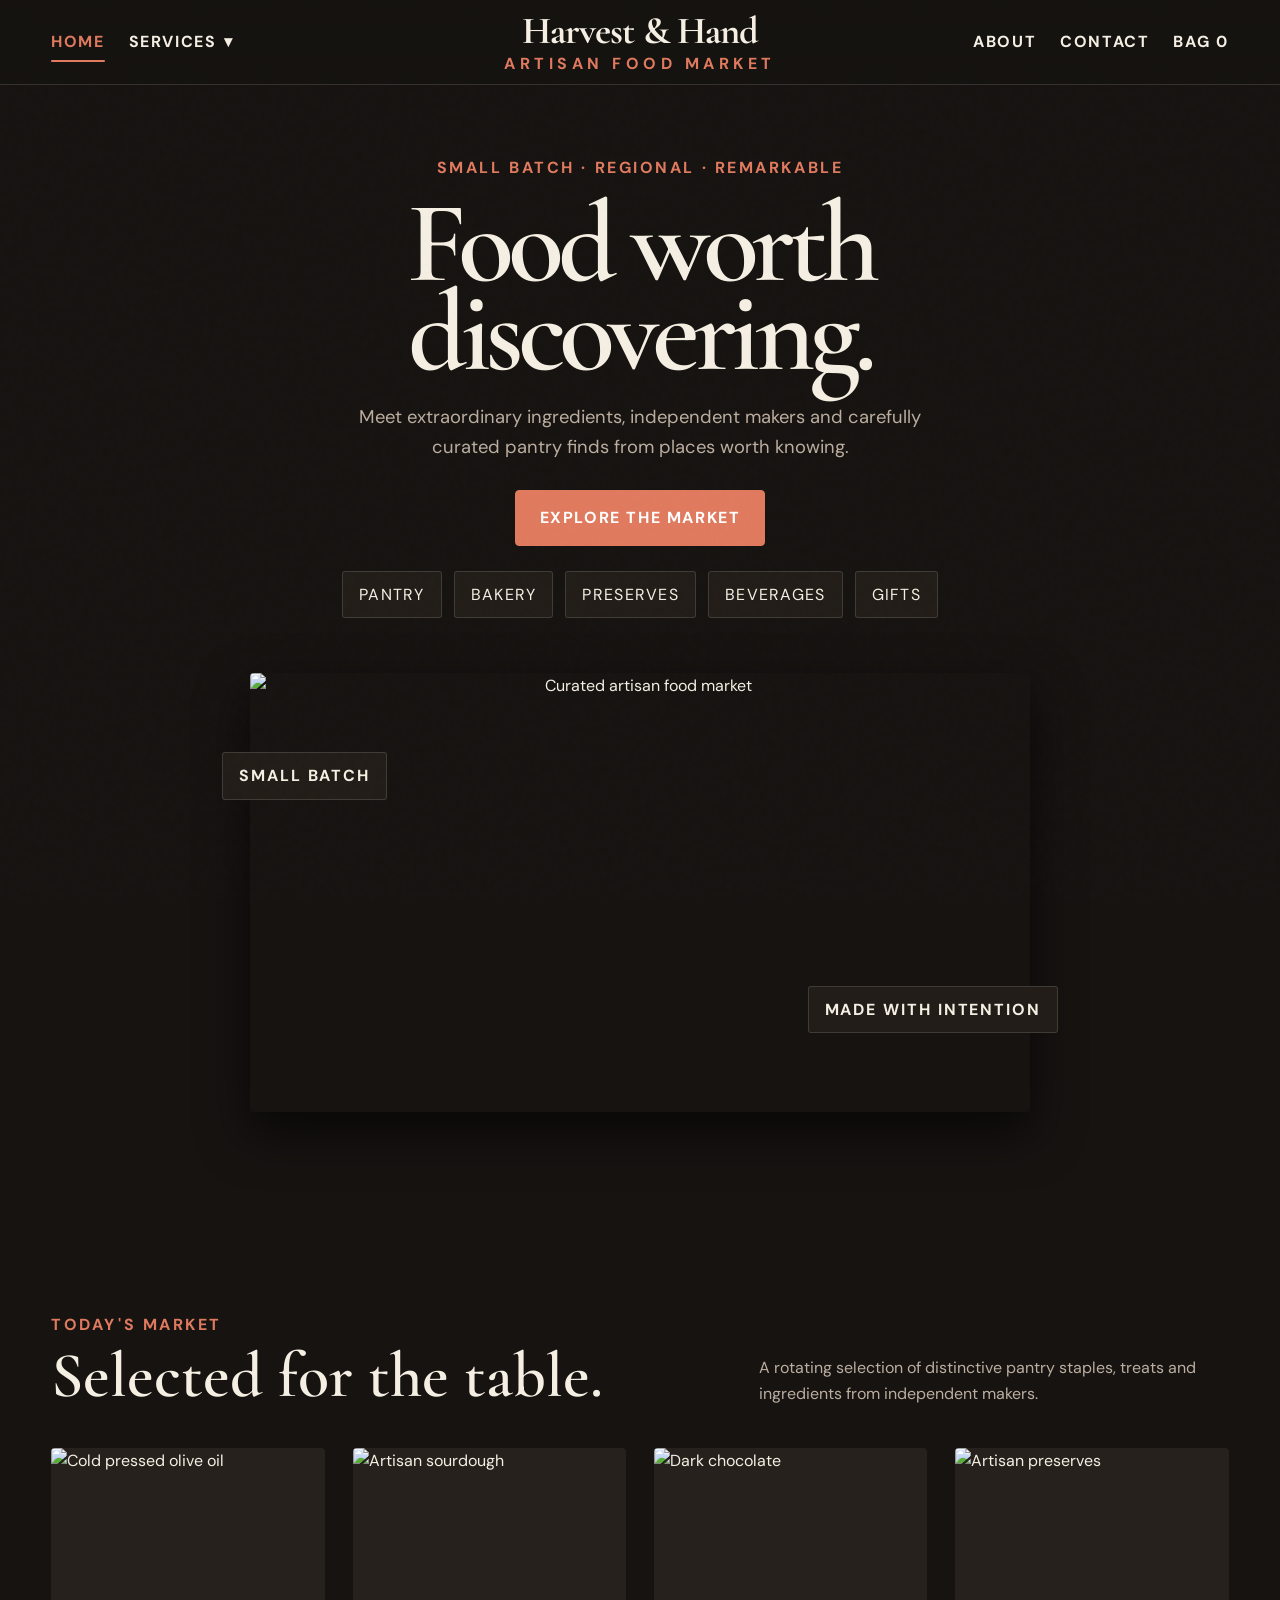
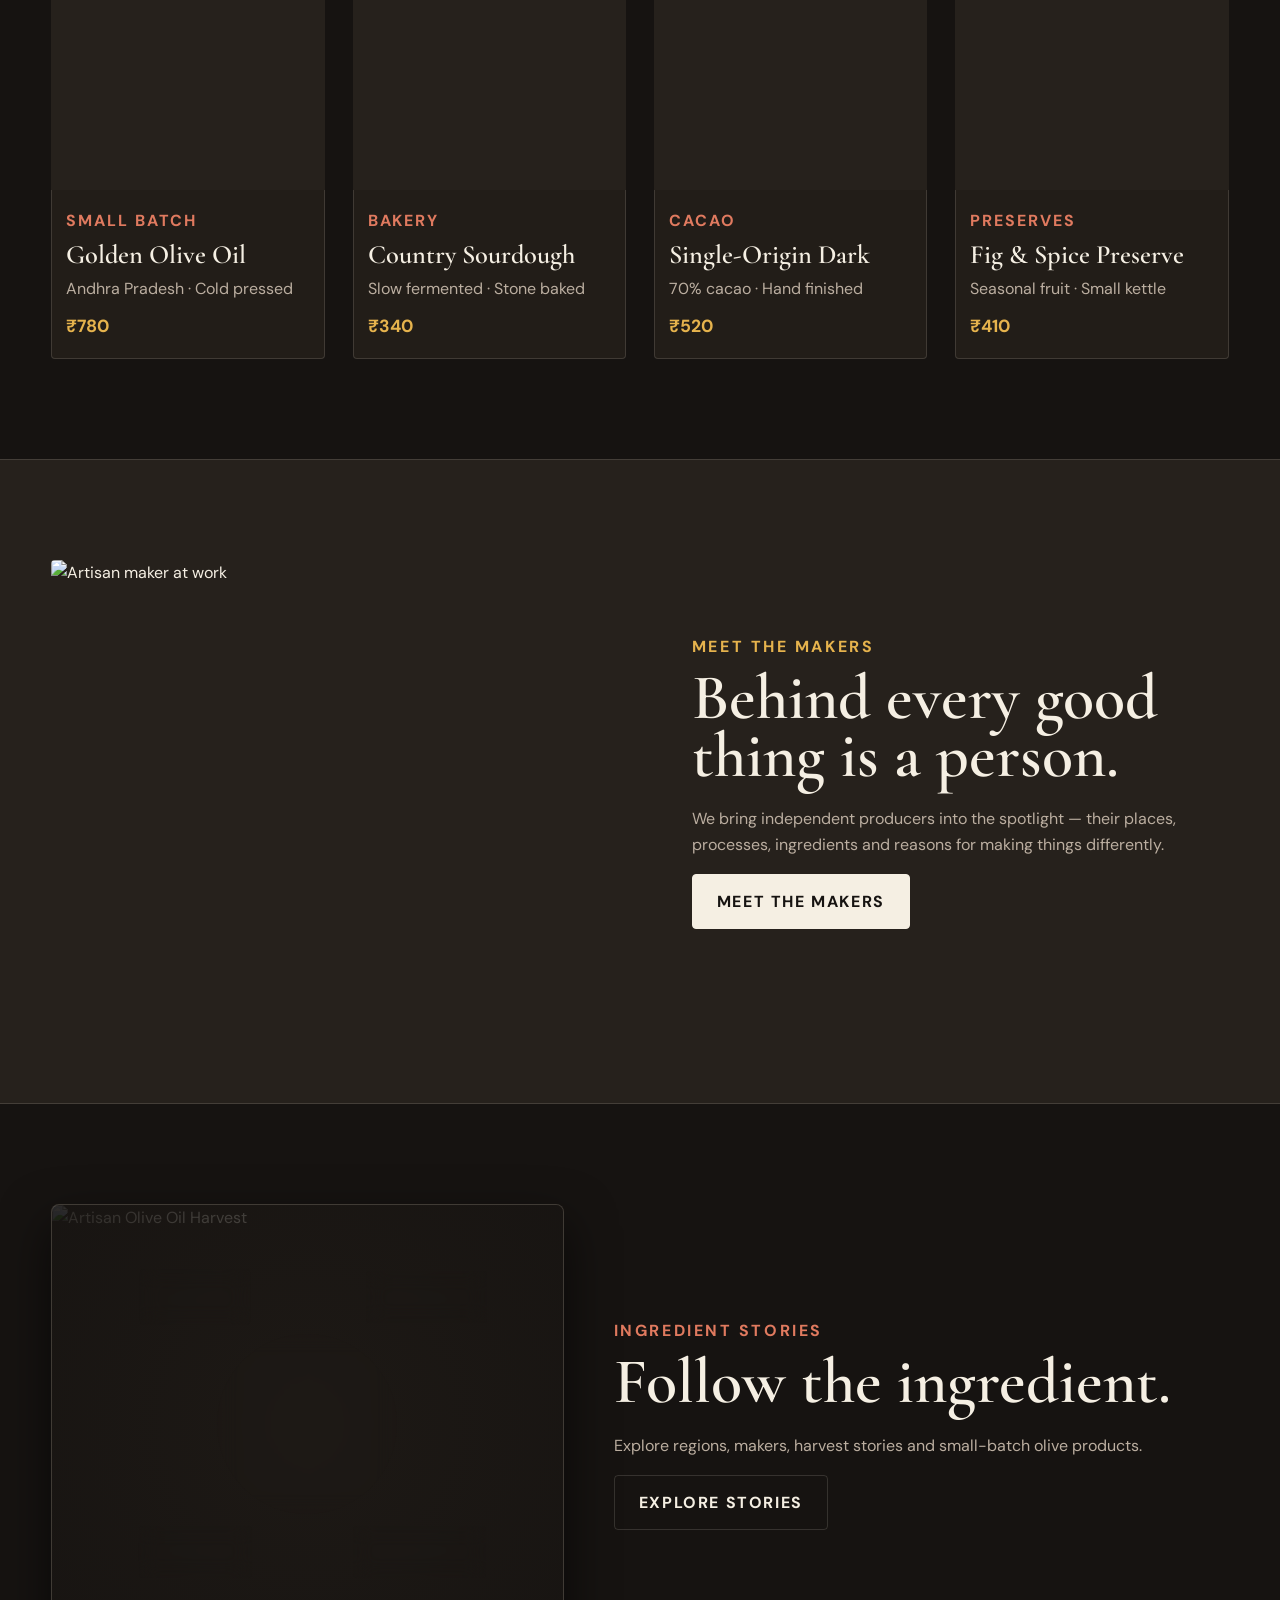
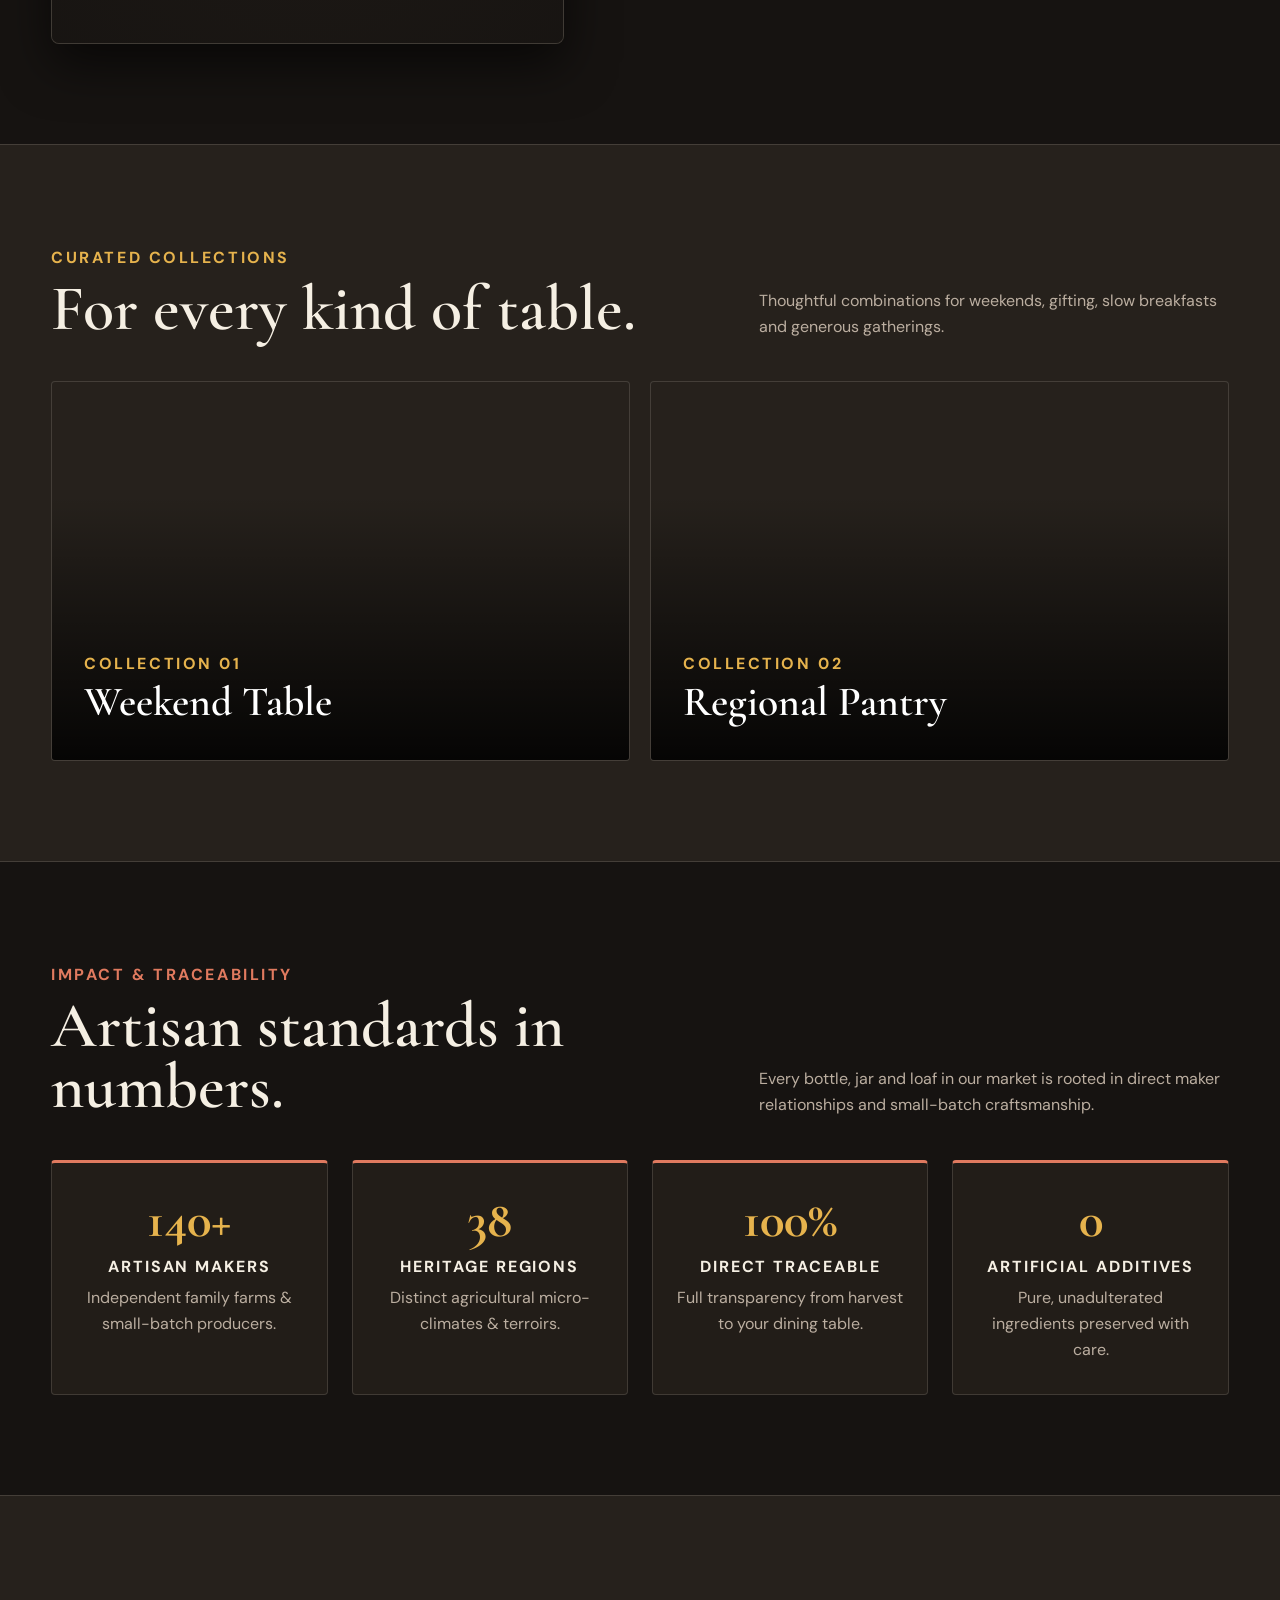
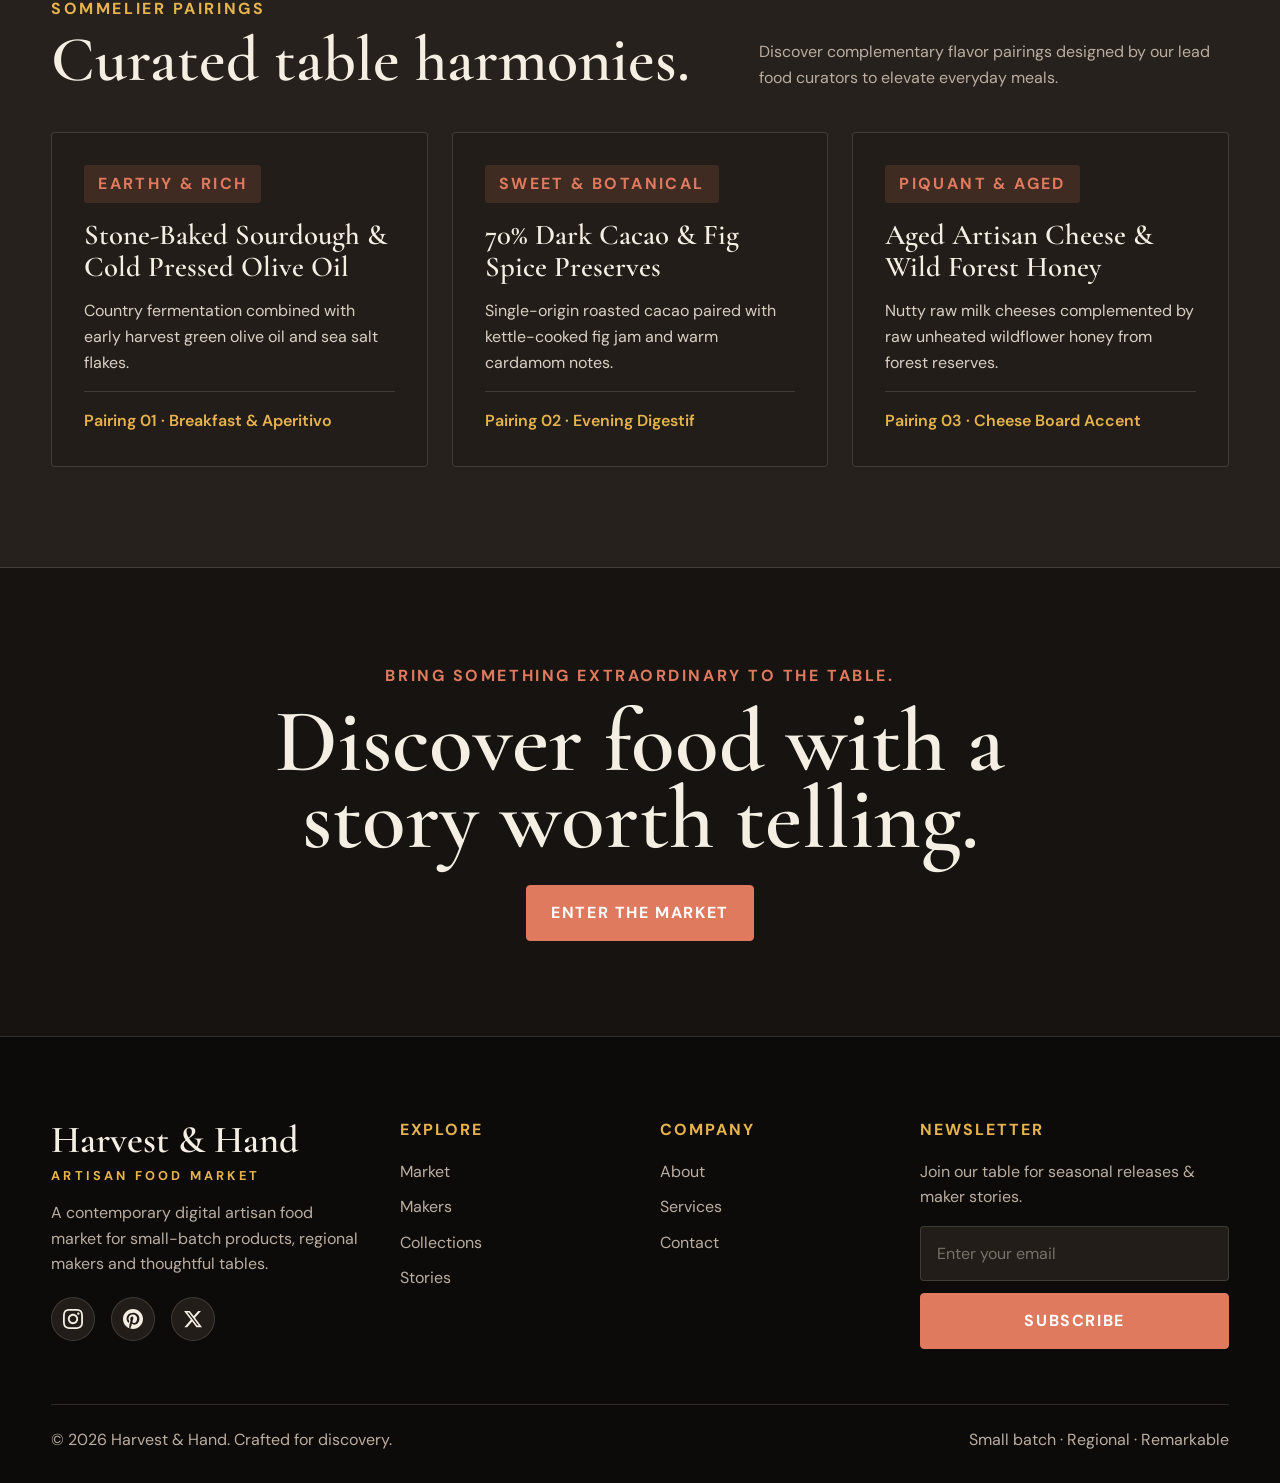
==== commit b4045179: "favicon" ====
--- a/index.html
+++ b/index.html
@@ -1,240 +1,327 @@
 <!doctype html>
 <html lang="en">
+
 <head>
-<meta charset="utf-8">
-<meta name="viewport" content="width=device-width, initial-scale=1">
-<meta name="description" content="Harvest & Hand — an artisan specialty food marketplace.">
-<title>Home | Harvest & Hand</title>
-<link rel="stylesheet" href="css/style.css">
+  <meta charset="utf-8">
+  <meta name="viewport" content="width=device-width, initial-scale=1">
+  <meta name="description" content="Harvest & Hand — an artisan specialty food marketplace.">
+  <title>Home | Harvest & Hand</title>
+  <link rel="icon" type="image/svg+xml" href="images/favicon.svg">
+  <link rel="icon" type="image/png" sizes="32x32" href="images/favicon-32x32.png">
+  <link rel="icon" type="image/png" sizes="16x16" href="images/favicon-16x16.png">
+  <link rel="apple-touch-icon" sizes="180x180" href="images/apple-touch-icon.png">
+  <link rel="shortcut icon" href="favicon.ico">
+  <link rel="stylesheet" href="css/style.css">
 </head>
+
 <body>
 
-<header class="site-header">
-  <div class="container nav">
-    <div class="nav-left">
-      <a href="index.html" class="active">Home</a>
-      <div class="dropdown">
-        <a href="services.html" class="dropdown-toggle">Services <span class="chevron">▾</span></a>
-        <div class="dropdown-panel">
-          <a href="services.html">All Services</a>
-          <a href="market.html">Market & Discovery</a>
-          <a href="makers.html">Makers Directory</a>
-          <a href="collections.html">Curated Collections</a>
-          <a href="stories.html">Food Stories</a>
-        </div>
-      </div>
-      <div class="mobile-only">
+  <header class="site-header">
+    <div class="container nav">
+      <div class="nav-left">
+        <a href="index.html" class="active">Home</a>
+        <div class="dropdown">
+          <a href="services.html" class="dropdown-toggle">Services <span class="chevron">▾</span></a>
+          <div class="dropdown-panel">
+            <a href="services.html">All Services</a>
+            <a href="market.html">Market & Discovery</a>
+            <a href="makers.html">Makers Directory</a>
+            <a href="collections.html">Curated Collections</a>
+            <a href="stories.html">Food Stories</a>
+          </div>
+        </div>
+        <div class="mobile-only">
+          <a href="about.html">About</a>
+          <a href="contact.html">Contact</a>
+          <a class="bag-link" href="market.html">Bag <span class="bag-count">0</span></a>
+        </div>
+      </div>
+      <a class="brand" href="index.html">Harvest & Hand<small>Artisan Food Market</small></a>
+      <div class="nav-right">
         <a href="about.html">About</a>
         <a href="contact.html">Contact</a>
+        <a class="bag-link" href="market.html">Bag <span id="bag-count">0</span></a>
+        <button class="menu-toggle" aria-label="Open menu">☰</button>
       </div>
     </div>
-    <a class="brand" href="index.html">Harvest & Hand<small>Artisan Food Market</small></a>
-    <div class="nav-right">
-      <a href="about.html">About</a>
-      <a href="contact.html">Contact</a>
-      <a class="bag-link" href="market.html">Bag <span id="bag-count">0</span></a>
-      <button class="menu-toggle" aria-label="Open menu">☰</button>
+  </header>
+
+  <main>
+    <section class="hero">
+      <div class="container hero-grid">
+        <div class="hero-copy">
+          <div class="eyebrow">Small batch · regional · remarkable</div>
+          <h1>Food worth discovering.</h1>
+          <p>Meet extraordinary ingredients, independent makers and carefully curated pantry finds from places worth
+            knowing.</p>
+          <a class="btn" href="market.html">Explore the Market</a>
+          <div class="market-strip">
+            <span class="pill">Pantry</span><span class="pill">Bakery</span><span class="pill">Preserves</span><span
+              class="pill">Beverages</span><span class="pill">Gifts</span>
+          </div>
+        </div>
+        <div class="hero-art">
+          <img src="https://images.unsplash.com/photo-1542838132-92c53300491e?auto=format&fit=crop&w=1400&q=85"
+            alt="Curated artisan food market">
+          <span class="note one">Small batch</span><span class="note two">Made with intention</span>
+        </div>
+      </div>
+    </section>
+
+    <section class="section">
+      <div class="container">
+        <div class="section-head">
+          <div>
+            <div class="eyebrow">Today's market</div>
+            <h2>Selected for the table.</h2>
+          </div>
+          <p>A rotating selection of distinctive pantry staples, treats and ingredients from independent makers.</p>
+        </div>
+        <div class="product-grid">
+          <article class="product">
+            <div class="product-image"><img
+                src="https://images.unsplash.com/photo-1474979266404-7eaacbcd87c5?auto=format&fit=crop&w=900&q=85"
+                alt="Cold pressed olive oil"></div>
+            <div class="product-label"><span class="tag">Small batch</span>
+              <h3>Golden Olive Oil</h3>
+              <p>Andhra Pradesh · Cold pressed</p>
+              <div class="price">₹780</div>
+            </div>
+          </article>
+          <article class="product">
+            <div class="product-image"><img
+                src="https://images.unsplash.com/photo-1587241321921-91a834d6d191?auto=format&fit=crop&w=900&q=85"
+                alt="Artisan sourdough"></div>
+            <div class="product-label"><span class="tag">Bakery</span>
+              <h3>Country Sourdough</h3>
+              <p>Slow fermented · Stone baked</p>
+              <div class="price">₹340</div>
+            </div>
+          </article>
+          <article class="product">
+            <div class="product-image"><img
+                src="https://images.unsplash.com/photo-1606312619070-d48b4c652a52?auto=format&fit=crop&w=900&q=85"
+                alt="Dark chocolate"></div>
+            <div class="product-label"><span class="tag">Cacao</span>
+              <h3>Single-Origin Dark</h3>
+              <p>70% cacao · Hand finished</p>
+              <div class="price">₹520</div>
+            </div>
+          </article>
+          <article class="product">
+            <div class="product-image"><img
+                src="https://images.unsplash.com/photo-1601050690597-df0568f70950?auto=format&fit=crop&w=900&q=85"
+                alt="Artisan preserves"></div>
+            <div class="product-label"><span class="tag">Preserves</span>
+              <h3>Fig & Spice Preserve</h3>
+              <p>Seasonal fruit · Small kettle</p>
+              <div class="price">₹410</div>
+            </div>
+          </article>
+        </div>
+      </div>
+    </section>
+
+    <section class="section dark-section">
+      <div class="container makers">
+        <img src="https://images.unsplash.com/photo-1595475207225-428b62bda831?auto=format&fit=crop&w=1200&q=85"
+          alt="Artisan maker at work">
+        <div class="story-copy">
+          <div class="eyebrow">Meet the makers</div>
+          <h2>Behind every good thing is a person.</h2>
+          <p>We bring independent producers into the spotlight — their places, processes, ingredients and reasons for
+            making things differently.</p>
+          <a class="btn light" href="makers.html">Meet the Makers</a>
+        </div>
+      </div>
+    </section>
+
+    <section class="section">
+      <div class="container ingredient">
+        <div class="ingredient-map">
+          <img id="ingredient-img"
+            src="https://images.unsplash.com/photo-1474979266404-7eaacbcd87c5?auto=format&fit=crop&w=1000&q=85"
+            alt="Artisan Olive Oil Harvest" class="ingredient-bg-img">
+          <div class="ingredient-overlay"></div>
+          <div class="ingredient-center" id="ingredient-title">Olive</div>
+          <button class="ingredient-node n1 active" data-ingredient="olive">Olive</button>
+          <button class="ingredient-node n2" data-ingredient="sesame">Sesame</button>
+          <button class="ingredient-node n3" data-ingredient="cacao">Cacao</button>
+          <button class="ingredient-node n4" data-ingredient="saffron">Saffron</button>
+        </div>
+        <div class="story-copy">
+          <div class="eyebrow">Ingredient stories</div>
+          <h2>Follow the ingredient.</h2>
+          <p id="ingredient-text">Explore regions, makers, harvest stories and small-batch olive products.</p>
+          <a class="btn alt" href="stories.html">Explore Stories</a>
+        </div>
+      </div>
+    </section>
+
+    <section class="section dark-section">
+      <div class="container">
+        <div class="section-head">
+          <div>
+            <div class="eyebrow">Curated collections</div>
+            <h2>For every kind of table.</h2>
+          </div>
+          <p>Thoughtful combinations for weekends, gifting, slow breakfasts and generous gatherings.</p>
+        </div>
+        <div class="collection-grid">
+          <a class="collection" href="collections.html"
+            style="background-image:url('https://images.unsplash.com/photo-1505253716362-afaea1d3d1af?auto=format&fit=crop&w=1000&q=85')">
+            <div><span class="eyebrow">Collection 01</span>
+              <h3>Weekend Table</h3>
+            </div>
+          </a>
+          <a class="collection" href="collections.html"
+            style="background-image:url('https://images.unsplash.com/photo-1513104890138-7c749659a591?auto=format&fit=crop&w=1000&q=85')">
+            <div><span class="eyebrow">Collection 02</span>
+              <h3>Regional Pantry</h3>
+            </div>
+          </a>
+        </div>
+      </div>
+    </section>
+
+    <section class="section">
+      <div class="container">
+        <div class="section-head">
+          <div>
+            <div class="eyebrow">Impact & Traceability</div>
+            <h2>Artisan standards in numbers.</h2>
+          </div>
+          <p>Every bottle, jar and loaf in our market is rooted in direct maker relationships and small-batch
+            craftsmanship.</p>
+        </div>
+        <div class="metrics-grid">
+          <div class="metric-card">
+            <div class="metric-number">140+</div>
+            <div class="metric-label">Artisan Makers</div>
+            <p class="metric-desc">Independent family farms & small-batch producers.</p>
+          </div>
+          <div class="metric-card">
+            <div class="metric-number">38</div>
+            <div class="metric-label">Heritage Regions</div>
+            <p class="metric-desc">Distinct agricultural micro-climates & terroirs.</p>
+          </div>
+          <div class="metric-card">
+            <div class="metric-number">100%</div>
+            <div class="metric-label">Direct Traceable</div>
+            <p class="metric-desc">Full transparency from harvest to your dining table.</p>
+          </div>
+          <div class="metric-card">
+            <div class="metric-number">0</div>
+            <div class="metric-label">Artificial Additives</div>
+            <p class="metric-desc">Pure, unadulterated ingredients preserved with care.</p>
+          </div>
+        </div>
+      </div>
+    </section>
+
+    <section class="section dark-section">
+      <div class="container">
+        <div class="section-head">
+          <div>
+            <div class="eyebrow">Sommelier Pairings</div>
+            <h2>Curated table harmonies.</h2>
+          </div>
+          <p>Discover complementary flavor pairings designed by our lead food curators to elevate everyday meals.</p>
+        </div>
+        <div class="pairing-grid">
+          <div class="pairing-card">
+            <span class="pairing-badge">Earthy & Rich</span>
+            <h3>Stone-Baked Sourdough & Cold Pressed Olive Oil</h3>
+            <p style="font-size:1rem; color:#d9d0c5;">Country fermentation combined with early harvest green olive oil
+              and sea salt flakes.</p>
+            <div class="pairing-items">Pairing 01 · Breakfast & Aperitivo</div>
+          </div>
+          <div class="pairing-card">
+            <span class="pairing-badge">Sweet & Botanical</span>
+            <h3>70% Dark Cacao & Fig Spice Preserves</h3>
+            <p style="font-size:1rem; color:#d9d0c5;">Single-origin roasted cacao paired with kettle-cooked fig jam and
+              warm cardamom notes.</p>
+            <div class="pairing-items">Pairing 02 · Evening Digestif</div>
+          </div>
+          <div class="pairing-card">
+            <span class="pairing-badge">Piquant & Aged</span>
+            <h3>Aged Artisan Cheese & Wild Forest Honey</h3>
+            <p style="font-size:1rem; color:#d9d0c5;">Nutty raw milk cheeses complemented by raw unheated wildflower
+              honey from forest reserves.</p>
+            <div class="pairing-items">Pairing 03 · Cheese Board Accent</div>
+          </div>
+        </div>
+      </div>
+    </section>
+
+    <section class="cta">
+      <div class="container">
+        <div class="eyebrow">Bring something extraordinary to the table.</div>
+        <h2>Discover food with a story worth telling.</h2>
+        <a class="btn" href="market.html">Enter the Market</a>
+      </div>
+    </section>
+  </main>
+
+  <footer class="footer">
+    <div class="container">
+      <div class="footer-grid">
+        <div>
+          <h3>Harvest & Hand</h3>
+          <small class="footer-sub">Artisan Food Market</small>
+          <p>A contemporary digital artisan food market for small-batch products, regional makers and thoughtful tables.
+          </p>
+          <div class="social-links">
+            <a href="#" aria-label="Instagram" class="social-icon">
+              <svg width="20" height="20" fill="currentColor" viewBox="0 0 24 24">
+                <path
+                  d="M12 2.163c3.204 0 3.584.012 4.85.07 3.252.148 4.771 1.691 4.919 4.919.058 1.265.069 1.645.069 4.849 0 3.205-.012 3.584-.069 4.849-.149 3.225-1.664 4.771-4.919 4.919-1.266.058-1.644.07-4.85.07-3.204 0-3.584-.012-4.849-.07-3.26-.149-4.771-1.699-4.919-4.92-.058-1.265-.07-1.644-.07-4.849 0-3.204.013-3.583.07-4.849.149-3.227 1.664-4.771 4.919-4.919 1.266-.057 1.645-.069 4.849-.069zm0-2.163c-3.259 0-3.667.014-4.947.072-4.358.2-6.78 2.618-6.98 6.98-.059 1.281-.073 1.689-.073 4.948 0 3.259.014 3.668.072 4.948.2 4.358 2.618 6.78 6.98 6.98 1.281.058 1.689.072 4.948.072 3.259 0 3.668-.014 4.948-.072 4.354-.2 6.782-2.618 6.979-6.98.059-1.28.073-1.689.073-4.948 0-3.259-.014-3.667-.072-4.947-.196-4.354-2.617-6.78-6.979-6.98-1.281-.059-1.69-.073-4.949-.073zm0 5.838c-3.403 0-6.162 2.759-6.162 6.162s2.759 6.163 6.162 6.163 6.162-2.759 6.162-6.163c0-3.403-2.759-6.162-6.162-6.162zm0 10.162c-2.209 0-4-1.79-4-4 0-2.209 1.791-4 4-4s4 1.791 4 4c0 2.21-1.791 4-4 4zm6.406-11.845c-.796 0-1.441.645-1.441 1.44s.645 1.44 1.441 1.44c.795 0 1.439-.645 1.439-1.44s-.644-1.44-1.439-1.44z" />
+              </svg>
+            </a>
+            <a href="#" aria-label="Pinterest" class="social-icon">
+              <svg width="20" height="20" fill="currentColor" viewBox="0 0 24 24">
+                <path
+                  d="M12 0c-6.627 0-12 5.372-12 12 0 5.084 3.163 9.426 7.627 11.174-.105-.949-.2-2.405.042-3.441.218-.937 1.407-5.965 1.407-5.965s-.359-.719-.359-1.782c0-1.668.967-2.914 2.171-2.914 1.023 0 1.518.769 1.518 1.69 0 1.029-.655 2.568-.994 3.995-.283 1.194.599 2.169 1.777 2.169 2.133 0 3.772-2.249 3.772-5.495 0-2.873-2.064-4.882-5.012-4.882-3.414 0-5.418 2.561-5.418 5.207 0 1.031.397 2.138.893 2.738.098.119.112.224.083.345l-.333 1.36c-.053.22-.174.267-.402.161-1.499-.698-2.436-2.889-2.436-4.649 0-3.785 2.75-7.262 7.929-7.262 4.163 0 7.398 2.967 7.398 6.931 0 4.136-2.607 7.464-6.227 7.464-1.216 0-2.359-.631-2.75-1.378l-.748 2.853c-.271 1.043-1.002 2.35-1.492 3.146 1.124.347 2.317.535 3.554.535 6.627 0 12-5.373 12-12 0-6.628-5.373-12-12-12z" />
+              </svg>
+            </a>
+            <a href="#" aria-label="X / Twitter" class="social-icon">
+              <svg width="20" height="20" fill="currentColor" viewBox="0 0 24 24">
+                <path
+                  d="M18.244 2.25h3.308l-7.227 8.26 8.502 11.24H16.17l-5.214-6.817L4.99 21.75H1.68l7.73-8.835L1.254 2.25H8.08l4.713 6.231zm-1.161 17.52h1.833L7.084 4.126H5.117z" />
+              </svg>
+            </a>
+          </div>
+        </div>
+        <div>
+          <h4>Explore</h4>
+          <a href="market.html">Market</a>
+          <a href="makers.html">Makers</a>
+          <a href="collections.html">Collections</a>
+          <a href="stories.html">Stories</a>
+        </div>
+        <div>
+          <h4>Company</h4>
+          <a href="about.html">About</a>
+          <a href="services.html">Services</a>
+          <a href="contact.html">Contact</a>
+        </div>
+        <div>
+          <h4>Newsletter</h4>
+          <p>Join our table for seasonal releases & maker stories.</p>
+          <form class="footer-newsletter" data-demo>
+            <input type="email" required placeholder="Enter your email">
+            <button type="submit" class="btn">Subscribe</button>
+          </form>
+        </div>
+      </div>
+      <div class="copyright">
+        <span>© 2026 Harvest & Hand. Crafted for discovery.</span>
+        <span>Small batch · Regional · Remarkable</span>
+      </div>
     </div>
-  </div>
-</header>
-
-<main>
-<section class="hero">
-  <div class="container hero-grid">
-    <div class="hero-copy">
-      <div class="eyebrow">Small batch · regional · remarkable</div>
-      <h1>Food worth discovering.</h1>
-      <p>Meet extraordinary ingredients, independent makers and carefully curated pantry finds from places worth knowing.</p>
-      <a class="btn" href="market.html">Explore the Market</a>
-      <div class="market-strip">
-        <span class="pill">Pantry</span><span class="pill">Bakery</span><span class="pill">Preserves</span><span class="pill">Beverages</span><span class="pill">Gifts</span>
-      </div>
-    </div>
-    <div class="hero-art">
-      <img src="https://images.unsplash.com/photo-1542838132-92c53300491e?auto=format&fit=crop&w=1400&q=85" alt="Curated artisan food market">
-      <span class="note one">Small batch</span><span class="note two">Made with intention</span>
-    </div>
-  </div>
-</section>
-
-<section class="section">
-  <div class="container">
-    <div class="section-head">
-      <div><div class="eyebrow">Today's market</div><h2>Selected for the table.</h2></div>
-      <p>A rotating selection of distinctive pantry staples, treats and ingredients from independent makers.</p>
-    </div>
-    <div class="product-grid">
-      <article class="product"><div class="product-image"><img src="https://images.unsplash.com/photo-1474979266404-7eaacbcd87c5?auto=format&fit=crop&w=900&q=85" alt="Cold pressed olive oil"></div><div class="product-label"><span class="tag">Small batch</span><h3>Golden Olive Oil</h3><p>Andhra Pradesh · Cold pressed</p><div class="price">₹780</div></div></article>
-      <article class="product"><div class="product-image"><img src="https://images.unsplash.com/photo-1587241321921-91a834d6d191?auto=format&fit=crop&w=900&q=85" alt="Artisan sourdough"></div><div class="product-label"><span class="tag">Bakery</span><h3>Country Sourdough</h3><p>Slow fermented · Stone baked</p><div class="price">₹340</div></div></article>
-      <article class="product"><div class="product-image"><img src="https://images.unsplash.com/photo-1606312619070-d48b4c652a52?auto=format&fit=crop&w=900&q=85" alt="Dark chocolate"></div><div class="product-label"><span class="tag">Cacao</span><h3>Single-Origin Dark</h3><p>70% cacao · Hand finished</p><div class="price">₹520</div></div></article>
-      <article class="product"><div class="product-image"><img src="https://images.unsplash.com/photo-1601050690597-df0568f70950?auto=format&fit=crop&w=900&q=85" alt="Artisan preserves"></div><div class="product-label"><span class="tag">Preserves</span><h3>Fig & Spice Preserve</h3><p>Seasonal fruit · Small kettle</p><div class="price">₹410</div></div></article>
-    </div>
-  </div>
-</section>
-
-<section class="section dark-section">
-  <div class="container makers">
-    <img src="https://images.unsplash.com/photo-1595475207225-428b62bda831?auto=format&fit=crop&w=1200&q=85" alt="Artisan maker at work">
-    <div class="story-copy">
-      <div class="eyebrow">Meet the makers</div>
-      <h2>Behind every good thing is a person.</h2>
-      <p>We bring independent producers into the spotlight — their places, processes, ingredients and reasons for making things differently.</p>
-      <a class="btn light" href="makers.html">Meet the Makers</a>
-    </div>
-  </div>
-</section>
-
-<section class="section">
-  <div class="container ingredient">
-    <div class="ingredient-map">
-      <img id="ingredient-img" src="https://images.unsplash.com/photo-1474979266404-7eaacbcd87c5?auto=format&fit=crop&w=1000&q=85" alt="Artisan Olive Oil Harvest" class="ingredient-bg-img">
-      <div class="ingredient-overlay"></div>
-      <div class="ingredient-center" id="ingredient-title">Olive</div>
-      <button class="ingredient-node n1 active" data-ingredient="olive">Olive</button>
-      <button class="ingredient-node n2" data-ingredient="sesame">Sesame</button>
-      <button class="ingredient-node n3" data-ingredient="cacao">Cacao</button>
-      <button class="ingredient-node n4" data-ingredient="saffron">Saffron</button>
-    </div>
-    <div class="story-copy">
-      <div class="eyebrow">Ingredient stories</div>
-      <h2>Follow the ingredient.</h2>
-      <p id="ingredient-text">Explore regions, makers, harvest stories and small-batch olive products.</p>
-      <a class="btn alt" href="stories.html">Explore Stories</a>
-    </div>
-  </div>
-</section>
-
-<section class="section dark-section">
-  <div class="container">
-    <div class="section-head"><div><div class="eyebrow">Curated collections</div><h2>For every kind of table.</h2></div><p>Thoughtful combinations for weekends, gifting, slow breakfasts and generous gatherings.</p></div>
-    <div class="collection-grid">
-      <a class="collection" href="collections.html" style="background-image:url('https://images.unsplash.com/photo-1505253716362-afaea1d3d1af?auto=format&fit=crop&w=1000&q=85')"><div><span class="eyebrow">Collection 01</span><h3>Weekend Table</h3></div></a>
-      <a class="collection" href="collections.html" style="background-image:url('https://images.unsplash.com/photo-1513104890138-7c749659a591?auto=format&fit=crop&w=1000&q=85')"><div><span class="eyebrow">Collection 02</span><h3>Regional Pantry</h3></div></a>
-    </div>
-  </div>
-</section>
-
-<section class="section">
-  <div class="container">
-    <div class="section-head">
-      <div>
-        <div class="eyebrow">Impact & Traceability</div>
-        <h2>Artisan standards in numbers.</h2>
-      </div>
-      <p>Every bottle, jar and loaf in our market is rooted in direct maker relationships and small-batch craftsmanship.</p>
-    </div>
-    <div class="metrics-grid">
-      <div class="metric-card">
-        <div class="metric-number">140+</div>
-        <div class="metric-label">Artisan Makers</div>
-        <p class="metric-desc">Independent family farms & small-batch producers.</p>
-      </div>
-      <div class="metric-card">
-        <div class="metric-number">38</div>
-        <div class="metric-label">Heritage Regions</div>
-        <p class="metric-desc">Distinct agricultural micro-climates & terroirs.</p>
-      </div>
-      <div class="metric-card">
-        <div class="metric-number">100%</div>
-        <div class="metric-label">Direct Traceable</div>
-        <p class="metric-desc">Full transparency from harvest to your dining table.</p>
-      </div>
-      <div class="metric-card">
-        <div class="metric-number">0</div>
-        <div class="metric-label">Artificial Additives</div>
-        <p class="metric-desc">Pure, unadulterated ingredients preserved with care.</p>
-      </div>
-    </div>
-  </div>
-</section>
-
-<section class="section dark-section">
-  <div class="container">
-    <div class="section-head">
-      <div>
-        <div class="eyebrow">Sommelier Pairings</div>
-        <h2>Curated table harmonies.</h2>
-      </div>
-      <p>Discover complementary flavor pairings designed by our lead food curators to elevate everyday meals.</p>
-    </div>
-    <div class="pairing-grid">
-      <div class="pairing-card">
-        <span class="pairing-badge">Earthy & Rich</span>
-        <h3>Stone-Baked Sourdough & Cold Pressed Olive Oil</h3>
-        <p style="font-size:1rem; color:#d9d0c5;">Country fermentation combined with early harvest green olive oil and sea salt flakes.</p>
-        <div class="pairing-items">Pairing 01 · Breakfast & Aperitivo</div>
-      </div>
-      <div class="pairing-card">
-        <span class="pairing-badge">Sweet & Botanical</span>
-        <h3>70% Dark Cacao & Fig Spice Preserves</h3>
-        <p style="font-size:1rem; color:#d9d0c5;">Single-origin roasted cacao paired with kettle-cooked fig jam and warm cardamom notes.</p>
-        <div class="pairing-items">Pairing 02 · Evening Digestif</div>
-      </div>
-      <div class="pairing-card">
-        <span class="pairing-badge">Piquant & Aged</span>
-        <h3>Aged Artisan Cheese & Wild Forest Honey</h3>
-        <p style="font-size:1rem; color:#d9d0c5;">Nutty raw milk cheeses complemented by raw unheated wildflower honey from forest reserves.</p>
-        <div class="pairing-items">Pairing 03 · Cheese Board Accent</div>
-      </div>
-    </div>
-  </div>
-</section>
-
-<section class="cta">
-  <div class="container">
-    <div class="eyebrow">Bring something extraordinary to the table.</div>
-    <h2>Discover food with a story worth telling.</h2>
-    <a class="btn" href="market.html">Enter the Market</a>
-  </div>
-</section>
-</main>
-
-<footer class="footer">
-  <div class="container">
-    <div class="footer-grid">
-      <div>
-        <h3>Harvest & Hand</h3>
-        <small class="footer-sub">Artisan Food Market</small>
-        <p>A contemporary digital artisan food market for small-batch products, regional makers and thoughtful tables.</p>
-        <div class="social-links">
-          <a href="#" aria-label="Instagram" class="social-icon">
-            <svg width="20" height="20" fill="currentColor" viewBox="0 0 24 24"><path d="M12 2.163c3.204 0 3.584.012 4.85.07 3.252.148 4.771 1.691 4.919 4.919.058 1.265.069 1.645.069 4.849 0 3.205-.012 3.584-.069 4.849-.149 3.225-1.664 4.771-4.919 4.919-1.266.058-1.644.07-4.85.07-3.204 0-3.584-.012-4.849-.07-3.26-.149-4.771-1.699-4.919-4.92-.058-1.265-.07-1.644-.07-4.849 0-3.204.013-3.583.07-4.849.149-3.227 1.664-4.771 4.919-4.919 1.266-.057 1.645-.069 4.849-.069zm0-2.163c-3.259 0-3.667.014-4.947.072-4.358.2-6.78 2.618-6.98 6.98-.059 1.281-.073 1.689-.073 4.948 0 3.259.014 3.668.072 4.948.2 4.358 2.618 6.78 6.98 6.98 1.281.058 1.689.072 4.948.072 3.259 0 3.668-.014 4.948-.072 4.354-.2 6.782-2.618 6.979-6.98.059-1.28.073-1.689.073-4.948 0-3.259-.014-3.667-.072-4.947-.196-4.354-2.617-6.78-6.979-6.98-1.281-.059-1.69-.073-4.949-.073zm0 5.838c-3.403 0-6.162 2.759-6.162 6.162s2.759 6.163 6.162 6.163 6.162-2.759 6.162-6.163c0-3.403-2.759-6.162-6.162-6.162zm0 10.162c-2.209 0-4-1.79-4-4 0-2.209 1.791-4 4-4s4 1.791 4 4c0 2.21-1.791 4-4 4zm6.406-11.845c-.796 0-1.441.645-1.441 1.44s.645 1.44 1.441 1.44c.795 0 1.439-.645 1.439-1.44s-.644-1.44-1.439-1.44z"/></svg>
-          </a>
-          <a href="#" aria-label="Pinterest" class="social-icon">
-            <svg width="20" height="20" fill="currentColor" viewBox="0 0 24 24"><path d="M12 0c-6.627 0-12 5.372-12 12 0 5.084 3.163 9.426 7.627 11.174-.105-.949-.2-2.405.042-3.441.218-.937 1.407-5.965 1.407-5.965s-.359-.719-.359-1.782c0-1.668.967-2.914 2.171-2.914 1.023 0 1.518.769 1.518 1.69 0 1.029-.655 2.568-.994 3.995-.283 1.194.599 2.169 1.777 2.169 2.133 0 3.772-2.249 3.772-5.495 0-2.873-2.064-4.882-5.012-4.882-3.414 0-5.418 2.561-5.418 5.207 0 1.031.397 2.138.893 2.738.098.119.112.224.083.345l-.333 1.36c-.053.22-.174.267-.402.161-1.499-.698-2.436-2.889-2.436-4.649 0-3.785 2.75-7.262 7.929-7.262 4.163 0 7.398 2.967 7.398 6.931 0 4.136-2.607 7.464-6.227 7.464-1.216 0-2.359-.631-2.75-1.378l-.748 2.853c-.271 1.043-1.002 2.35-1.492 3.146 1.124.347 2.317.535 3.554.535 6.627 0 12-5.373 12-12 0-6.628-5.373-12-12-12z"/></svg>
-          </a>
-          <a href="#" aria-label="X / Twitter" class="social-icon">
-            <svg width="20" height="20" fill="currentColor" viewBox="0 0 24 24"><path d="M18.244 2.25h3.308l-7.227 8.26 8.502 11.24H16.17l-5.214-6.817L4.99 21.75H1.68l7.73-8.835L1.254 2.25H8.08l4.713 6.231zm-1.161 17.52h1.833L7.084 4.126H5.117z"/></svg>
-          </a>
-        </div>
-      </div>
-      <div>
-        <h4>Explore</h4>
-        <a href="market.html">Market</a>
-        <a href="makers.html">Makers</a>
-        <a href="collections.html">Collections</a>
-        <a href="stories.html">Stories</a>
-      </div>
-      <div>
-        <h4>Company</h4>
-        <a href="about.html">About</a>
-        <a href="services.html">Services</a>
-        <a href="contact.html">Contact</a>
-      </div>
-      <div>
-        <h4>Newsletter</h4>
-        <p>Join our table for seasonal releases & maker stories.</p>
-        <form class="footer-newsletter" data-demo>
-          <input type="email" required placeholder="Enter your email">
-          <button type="submit" class="btn">Subscribe</button>
-        </form>
-      </div>
-    </div>
-    <div class="copyright">
-      <span>© 2026 Harvest & Hand. Crafted for discovery.</span>
-      <span>Small batch · Regional · Remarkable</span>
-    </div>
-  </div>
-</footer>
-<div class="flash"></div>
-<script src="js/main.js"></script></body></html>+  </footer>
+  <div class="flash"></div>
+  <script src="js/main.js"></script>
+</body>
+
+</html>
--- a/css/style.css
+++ b/css/style.css
@@ -666,10 +666,11 @@
   border-radius: 4px;
   cursor: pointer;
   transition: all 0.25s ease;
-  box-shadow: 0 6px 20px rgba(0,0,0,0.4);
-}
-
-.ingredient-node:hover, .ingredient-node.active {
+  box-shadow: 0 6px 20px rgba(0, 0, 0, 0.4);
+}
+
+.ingredient-node:hover,
+.ingredient-node.active {
   background: var(--terracotta);
   color: #ffffff;
   border-color: var(--terracotta);
@@ -1877,7 +1878,7 @@
   margin: 0;
 }
 
-@media(max-width:900px) {
+@media(max-width:960px) {
   .nav {
     grid-template-columns: auto 1fr auto;
     position: relative
@@ -1887,7 +1888,15 @@
   .brand {
     text-align: left;
     align-items: flex-start;
-    font-size: 1.8rem !important;
+    font-size: 1.7rem !important;
+  }
+
+  .site-header .brand small,
+  .brand small {
+    font-size: 0.68rem !important;
+    letter-spacing: .18em !important;
+    margin-top: 3px !important;
+    white-space: nowrap !important;
   }
 
   .nav-left {
@@ -1956,8 +1965,8 @@
     display: block
   }
 
-  .nav-right a:not(.bag-link) {
-    display: none
+  .nav-right a {
+    display: none !important;
   }
 
   .menu-toggle {
@@ -2019,21 +2028,115 @@
   }
 }
 
+@media(max-width:768px) {
+  .ingredient-map {
+    min-height: 380px;
+  }
+
+  .ingredient-center {
+    width: 135px;
+    height: 135px;
+    font-size: 1.8rem;
+  }
+
+  .ingredient-node {
+    padding: 8px 14px;
+    font-size: 0.8rem;
+    letter-spacing: .08em;
+  }
+
+  .n1 {
+    top: 8%;
+    left: 6%;
+  }
+
+  .n2 {
+    top: 8%;
+    right: 6%;
+  }
+
+  .n3 {
+    bottom: 8%;
+    left: 6%;
+  }
+
+  .n4 {
+    bottom: 8%;
+    right: 6%;
+  }
+}
+
 @media(max-width:600px) {
   .section {
-    padding: 70px 0
+    padding: 60px 0
   }
 
   .hero {
-    padding-top: 50px
+    padding-top: 40px
   }
 
   .hero h1 {
-    font-size: 4.1rem
+    font-size: 3.2rem;
+    line-height: .9;
+  }
+
+  .section-head h2 {
+    font-size: 2.3rem;
+  }
+
+  .eyebrow {
+    font-size: 0.85rem;
+    letter-spacing: .14em;
+  }
+
+  .pill {
+    padding: 8px 13px;
+    font-size: 0.85rem;
+  }
+
+  .btn {
+    padding: 12px 20px;
+    font-size: 0.9rem;
+  }
+
+  .ingredient-map {
+    min-height: 330px;
+  }
+
+  .ingredient-center {
+    width: 115px;
+    height: 115px;
+    font-size: 1.5rem;
+  }
+
+  .ingredient-node {
+    padding: 7px 12px;
+    font-size: 0.75rem;
+    letter-spacing: .06em;
+  }
+
+  .n1 {
+    top: 6%;
+    left: 4%;
+  }
+
+  .n2 {
+    top: 6%;
+    right: 4%;
+  }
+
+  .n3 {
+    bottom: 6%;
+    left: 4%;
+  }
+
+  .n4 {
+    bottom: 6%;
+    right: 4%;
   }
 
   .hero-art {
-    margin-top: 40px
+    margin-top: 35px
   }
 
   .note {
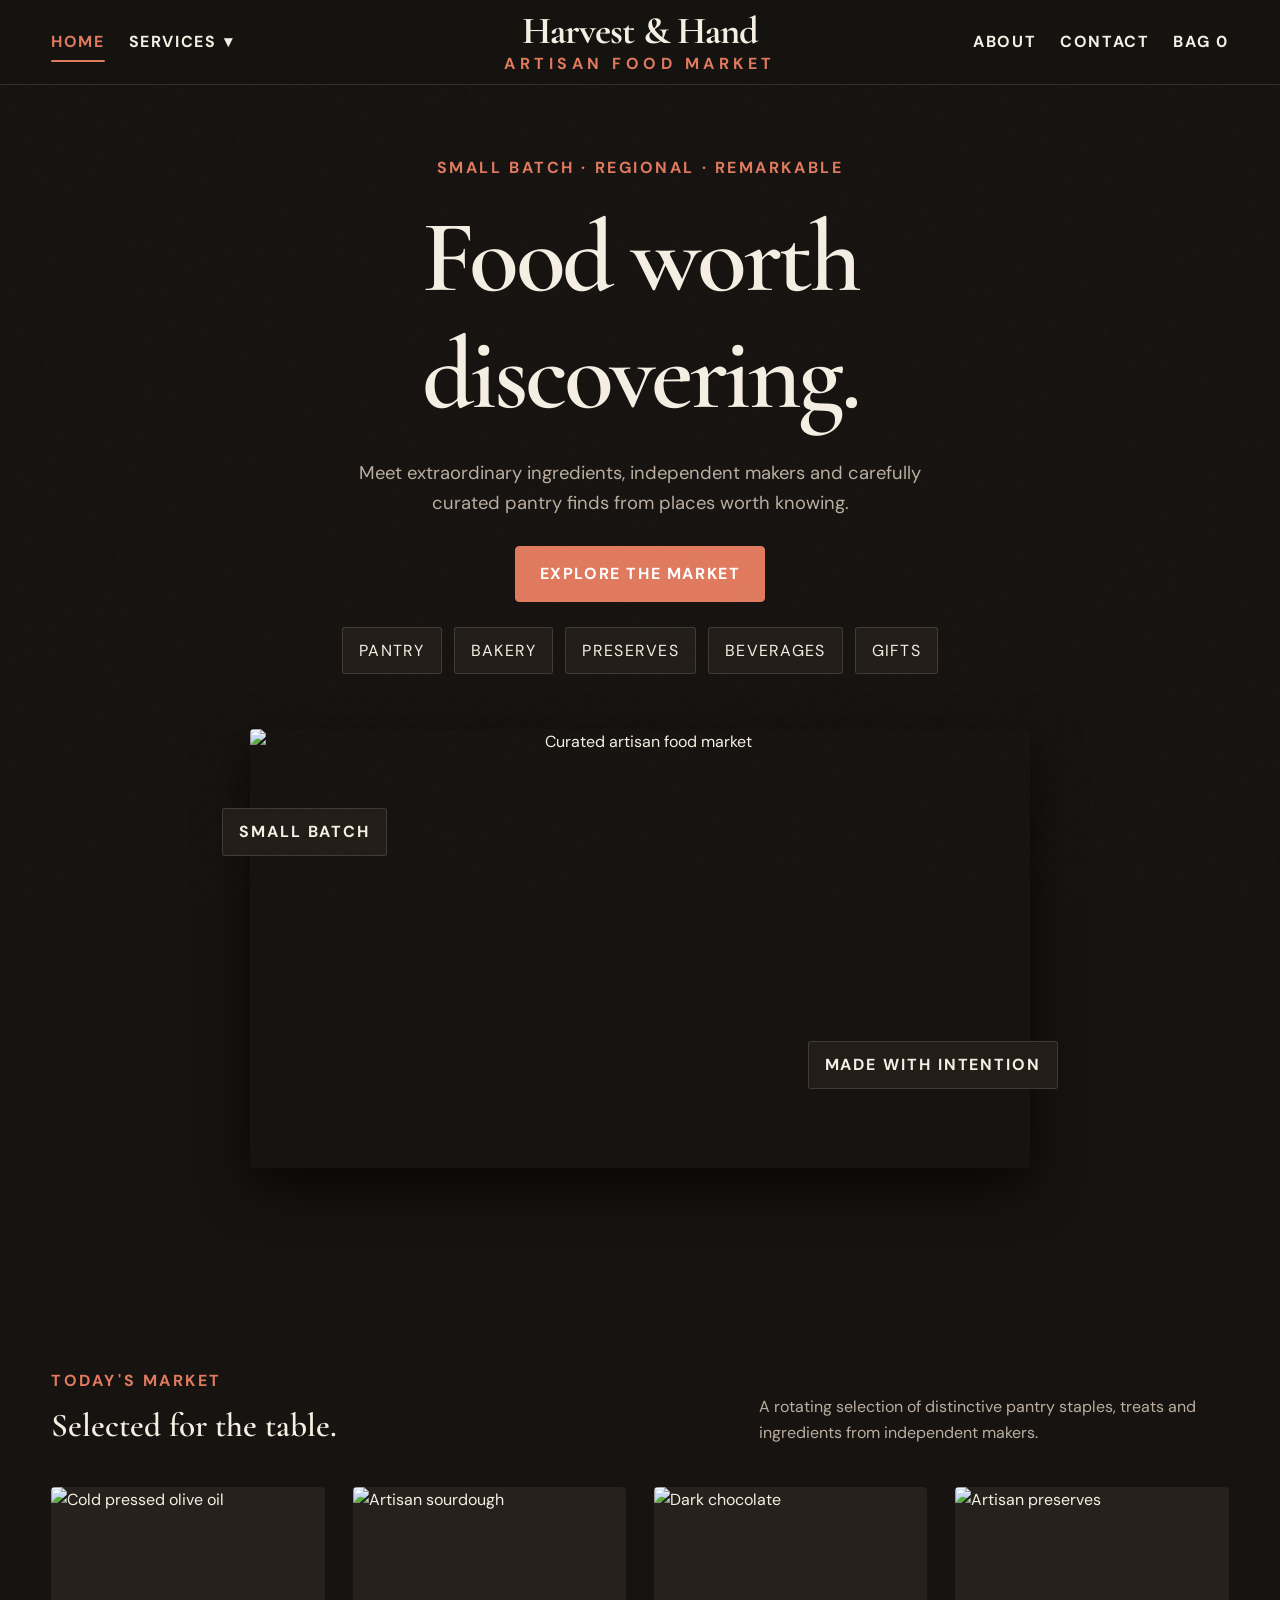
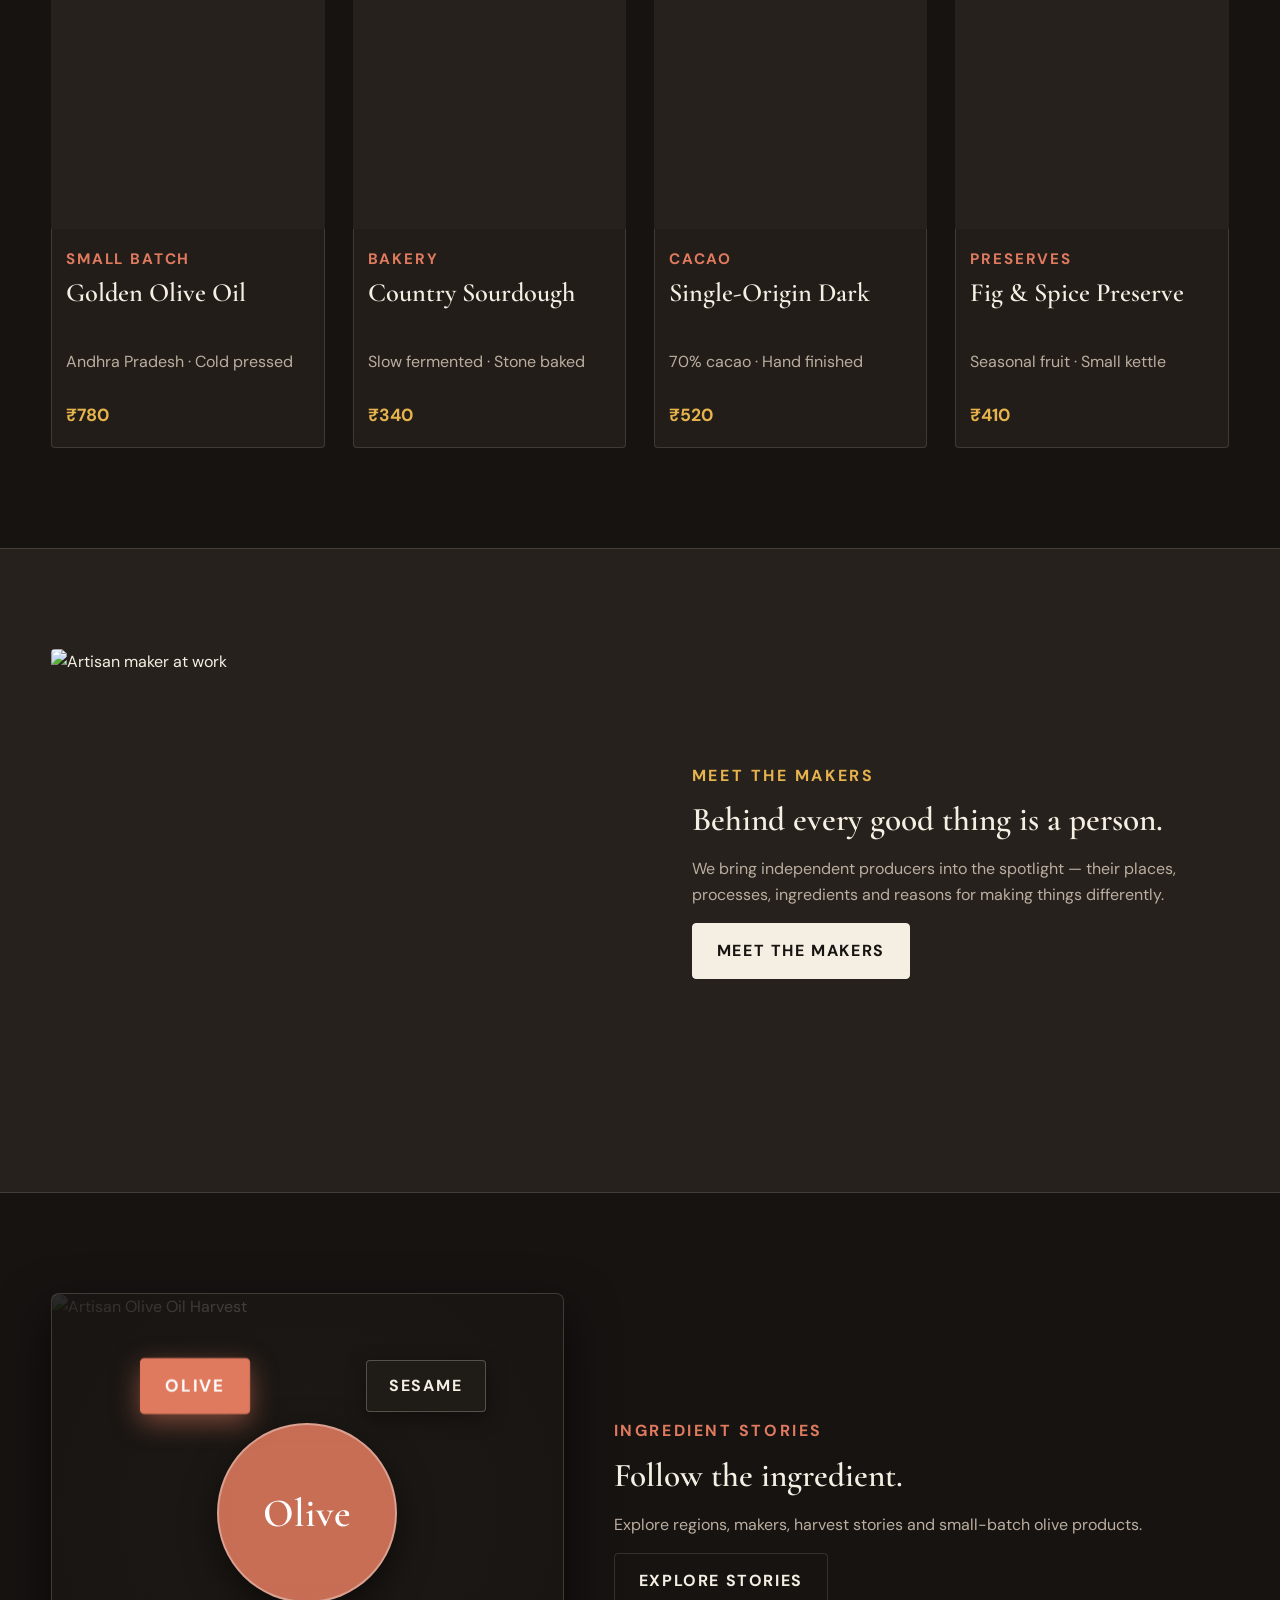
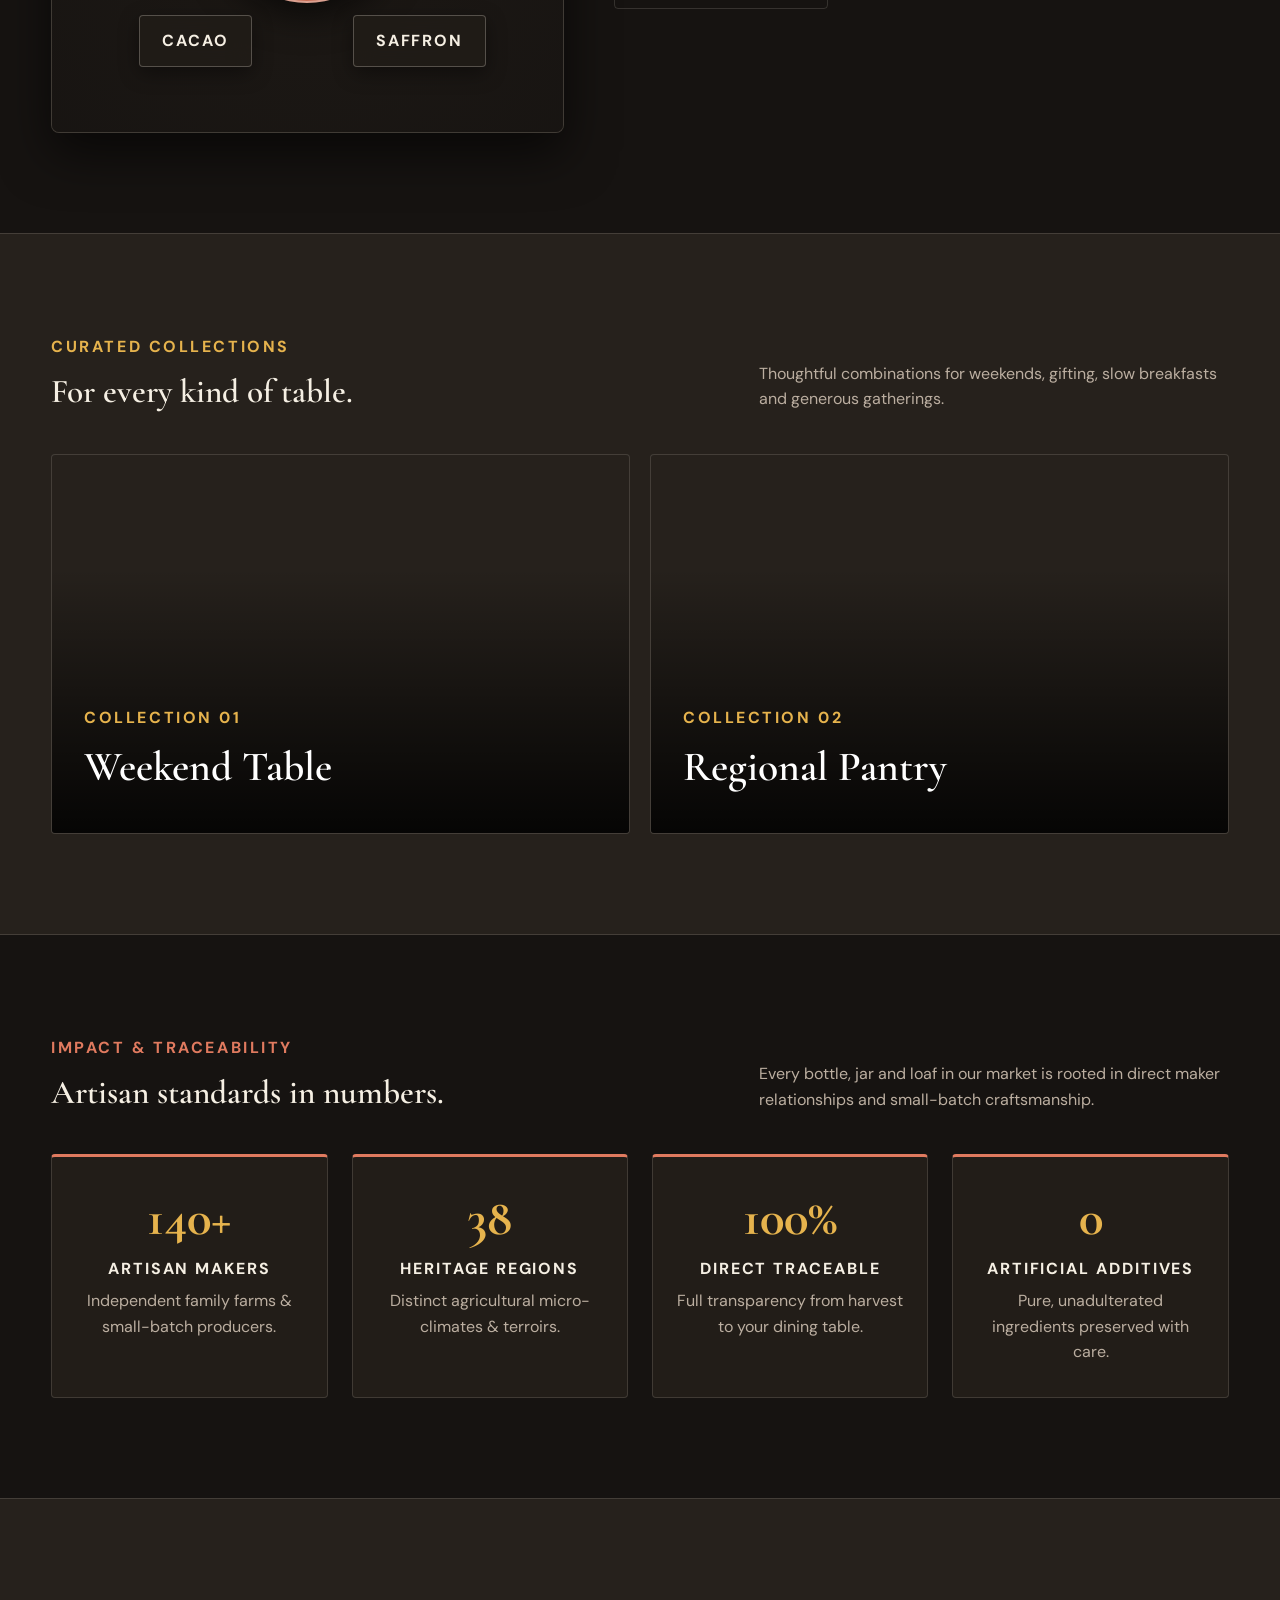
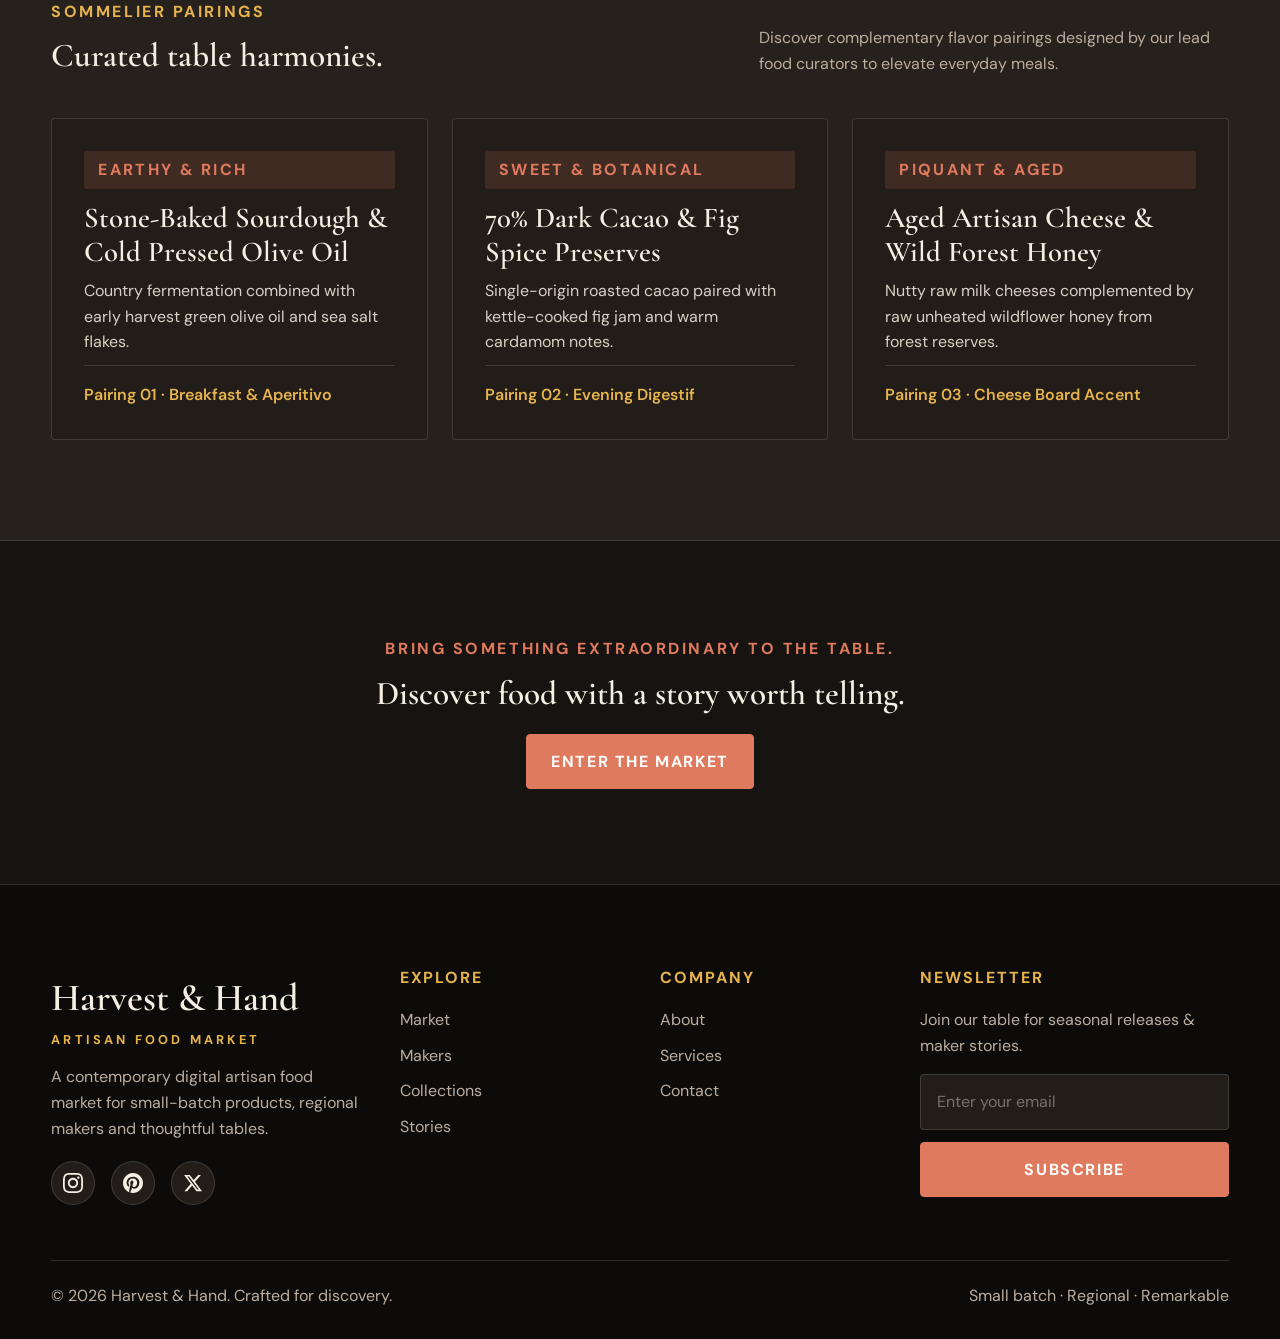
==== commit 7c06079d: "infix" ====
--- a/index.html
+++ b/index.html
@@ -267,7 +267,7 @@
     <div class="container">
       <div class="footer-grid">
         <div>
-          <h3>Harvest & Hand</h3>
+          <a href="index.html" class="footer-brand-link"><h3>Harvest & Hand</h3></a>
           <small class="footer-sub">Artisan Food Market</small>
           <p>A contemporary digital artisan food market for small-batch products, regional makers and thoughtful tables.
           </p>
--- a/css/style.css
+++ b/css/style.css
@@ -75,10 +75,23 @@
   font-size: 1rem;
   font-weight: 700;
   color: var(--terracotta);
+  margin-bottom: 12px;
+  display: block;
 }
 
 .serif {
   font-family: var(--serif)
+}
+
+h2 {
+  font-family: var(--serif);
+  font-weight: 600;
+  font-size: clamp(1.8rem, 2.6vw, 2.4rem);
+  line-height: 1.2;
+  color: var(--text-main);
+  margin-top: 6px;
+  margin-bottom: 12px;
+  max-height: 80px;
 }
 
 .section {
@@ -94,9 +107,10 @@
 }
 
 .section-head h2 {
-  margin: 8px 0 0;
-  font: 600 clamp(2.5rem, 5vw, 4.7rem)/.95 var(--serif);
-  color: var(--text-main)
+  margin: 6px 0 0;
+  font: 600 clamp(1.8rem, 2.6vw, 2.4rem)/1.2 var(--serif);
+  color: var(--text-main);
+  max-height: 80px;
 }
 
 .section-head p {
@@ -384,8 +398,8 @@
 }
 
 .hero h1 {
-  font: 600 clamp(4rem, 9vw, 8.5rem)/.78 var(--serif);
-  letter-spacing: -.055em;
+  font: 600 clamp(3.2rem, 8vw, 8.5rem)/1.15 var(--serif);
+  letter-spacing: -.035em;
   margin: 18px 0 25px;
   color: var(--text-main)
 }
@@ -458,8 +472,16 @@
   gap: 28px
 }
 
+.product-grid.makers-product-grid {
+  grid-template-columns: repeat(3, 1fr);
+  justify-content: center;
+}
+
 .product {
-  position: relative
+  position: relative;
+  display: flex;
+  flex-direction: column;
+  height: 100%;
 }
 
 .product-image {
@@ -485,31 +507,41 @@
   border-top: 0;
   position: relative;
   background: var(--dark-card);
-  border-radius: 0 0 4px 4px
+  border-radius: 0 0 4px 4px;
+  display: flex;
+  flex-direction: column;
+  flex: 1;
 }
 
 .product-label .tag {
-  font-size: 1rem;
+  font-size: 0.95rem;
   color: var(--terracotta);
   text-transform: uppercase;
   letter-spacing: .12em;
-  font-weight: 700
+  font-weight: 700;
+  margin-bottom: 6px;
+  display: block;
 }
 
 .product-label h3 {
-  font: 600 1.65rem/1 var(--serif);
-  margin: 8px 0;
-  color: var(--text-main)
+  font: 600 1.65rem/1.2 var(--serif);
+  margin: 0 0 8px;
+  color: var(--text-main);
+  min-height: 2.4em;
+  display: flex;
+  align-items: flex-start;
 }
 
 .product-label p {
-  margin: 0;
-  color: var(--muted);
-  font-size: 1rem
+  margin: 0 0 8px;
+  color: var(--muted);
+  font-size: 1rem;
+  min-height: 2.4em;
 }
 
 .price {
-  margin-top: 10px;
+  margin-top: auto;
+  padding-top: 6px;
   font-weight: 700;
   font-size: 1.1rem;
   color: var(--saffron)
@@ -530,9 +562,10 @@
 }
 
 .story-copy h2 {
-  font: 600 clamp(2.8rem, 5vw, 5.2rem)/.9 var(--serif);
-  margin: 10px 0 22px;
-  color: var(--text-main)
+  font: 600 clamp(1.8rem, 2.6vw, 2.4rem)/1.2 var(--serif);
+  margin: 6px 0 16px;
+  color: var(--text-main);
+  max-height: 80px;
 }
 
 .story-copy p {
@@ -589,8 +622,8 @@
 }
 
 .collection h3 {
-  font: 600 2.6rem/1 var(--serif);
-  margin: 5px 0
+  font: 600 2.6rem/1.2 var(--serif);
+  margin: 8px 0
 }
 
 .ingredient {
@@ -704,9 +737,10 @@
 }
 
 .cta h2 {
-  font: 600 clamp(3rem, 7vw, 6rem)/.86 var(--serif);
-  margin: 15px auto 28px;
-  max-width: 850px
+  font: 600 clamp(1.8rem, 2.6vw, 2.4rem)/1.2 var(--serif);
+  margin: 10px auto 20px;
+  max-width: 850px;
+  max-height: 80px;
 }
 
 .page-hero {
@@ -715,8 +749,8 @@
 }
 
 .page-hero h1 {
-  font: 600 clamp(4rem, 9vw, 7rem)/.8 var(--serif);
-  margin: 12px 0 22px
+  font: 600 clamp(3rem, 7vw, 6.5rem)/1.15 var(--serif);
+  margin: 14px 0 22px
 }
 
 .page-hero p {
@@ -736,25 +770,47 @@
   border: 1px solid var(--line);
   background: var(--dark-card);
   padding: 32px 24px;
-  border-radius: 4px
+  border-radius: 4px;
+  display: flex;
+  flex-direction: column;
+  height: 100%;
+  box-sizing: border-box;
 }
 
 .service-number {
   font-size: 1rem;
   color: var(--terracotta);
   letter-spacing: .15em;
-  font-weight: 700
+  font-weight: 700;
+  margin-bottom: 6px;
+  display: block;
 }
 
 .service h3 {
-  font: 600 2rem/1 var(--serif);
-  margin: 14px 0 10px;
-  color: var(--text-main)
+  font: 600 1.8rem/1.25 var(--serif);
+  margin: 0 0 10px;
+  color: var(--text-main);
+  min-height: 2.5em;
+  display: flex;
+  align-items: flex-start;
 }
 
 .service p {
   color: var(--muted);
-  font-size: 1rem
+  font-size: 0.98rem;
+  line-height: 1.55;
+  margin: 0 0 20px;
+  min-height: 4.8em;
+}
+
+.service .btn {
+  margin-top: auto;
+  width: 100%;
+  display: flex;
+  align-items: center;
+  justify-content: center;
+  text-align: center;
+  box-sizing: border-box;
 }
 
 .process {
@@ -796,13 +852,17 @@
 }
 
 .about-grid h2 {
-  font: 600 3.8rem/.9 var(--serif);
-  margin: 0
+  font: 600 clamp(1.8rem, 2.6vw, 2.4rem)/1.2 var(--serif);
+  margin: 6px 0 16px;
+  max-height: 80px;
 }
 
 .about-grid p {
   color: var(--muted);
-  font-size: 1rem
+  font-size: 1rem;
+  margin-top: 0;
+  margin-bottom: 16px;
+  line-height: 1.6;
 }
 
 .quote {
@@ -813,7 +873,7 @@
 }
 
 .quote p {
-  font: 600 clamp(2.4rem, 5vw, 5rem)/.95 var(--serif);
+  font: 600 clamp(2rem, 4.5vw, 4.8rem)/1.18 var(--serif);
   max-width: 1000px;
   margin: auto
 }
@@ -875,17 +935,41 @@
   padding-right: 25px
 }
 
+.filter-group {
+  margin-bottom: 28px;
+}
+
+.filter-group:last-child {
+  margin-bottom: 0;
+}
+
 .filters h3 {
   font: 600 1.8rem var(--serif);
-  color: var(--text-main)
+  color: var(--text-main);
+  margin: 0 0 12px;
+}
+
+.filter-options {
+  display: flex;
+  flex-direction: column;
+  gap: 4px;
 }
 
 .filters label {
   display: block;
-  padding: 8px 0;
-  font-size: 1rem;
-  color: var(--muted);
-  cursor: pointer
+  padding: 8px 12px;
+  font-size: 1rem;
+  color: var(--muted);
+  cursor: pointer;
+  border-radius: 4px;
+  transition: all 0.2s ease;
+  margin: 0;
+}
+
+.filters label:hover,
+.filters label.active {
+  color: var(--terracotta);
+  background: rgba(224, 122, 95, 0.08);
 }
 
 .product-detail {
@@ -909,8 +993,8 @@
 }
 
 .detail-copy h1 {
-  font: 600 clamp(3rem, 6vw, 5.5rem)/.85 var(--serif);
-  margin: 10px 0 20px;
+  font: 600 clamp(2.5rem, 5.5vw, 5.2rem)/1.15 var(--serif);
+  margin: 12px 0 20px;
   color: var(--text-main)
 }
 
@@ -955,10 +1039,22 @@
   gap: 40px
 }
 
+a.footer-brand-link {
+  text-decoration: none;
+  display: inline-block;
+  margin: 0;
+  transition: opacity 0.2s ease;
+}
+
 .footer h3 {
   font: 600 2.4rem var(--serif);
   margin: 0 0 4px;
-  color: var(--text-main)
+  color: var(--text-main);
+  transition: color 0.2s ease;
+}
+
+a.footer-brand-link:hover h3 {
+  color: var(--terracotta);
 }
 
 .footer small.footer-sub {
@@ -1117,7 +1213,7 @@
 }
 
 .metric-number {
-  font: 700 clamp(2.5rem, 4vw, 3.8rem)/1 var(--serif);
+  font: 700 clamp(2.5rem, 4vw, 3.8rem)/1.15 var(--serif);
   color: var(--saffron);
   margin-bottom: 8px;
 }
@@ -1152,6 +1248,9 @@
   border-radius: 4px;
   position: relative;
   transition: transform 0.3s ease, border-color 0.3s ease;
+  display: flex;
+  flex-direction: column;
+  height: 100%;
 }
 
 .pairing-card:hover {
@@ -1170,18 +1269,23 @@
   padding: 6px 14px;
   border-radius: 3px;
   display: inline-block;
-  margin-bottom: 16px;
+  margin-bottom: 12px;
 }
 
 .pairing-card h3 {
-  font: 600 1.8rem/1.1 var(--serif);
-  margin: 0 0 12px;
-  color: var(--text-main);
+  font: 600 1.8rem/1.2 var(--serif);
+  margin: 0 0 8px;
+  color: var(--text-main);
+  min-height: 2.4em;
+  display: flex;
+  align-items: flex-start;
 }
 
 .pairing-card p {
   font-size: 1rem;
   color: var(--muted);
+  margin: 0 0 10px;
+  min-height: 2.6em;
 }
 
 .pairing-items {
@@ -1189,7 +1293,7 @@
   color: var(--saffron);
   border-top: 1px solid var(--line);
   padding-top: 16px;
-  margin-top: 16px;
+  margin-top: auto;
   font-weight: 600;
 }
 
@@ -1210,6 +1314,7 @@
   flex-direction: column;
   justify-content: space-between;
   transition: transform 0.3s ease;
+  height: 100%;
 }
 
 .gift-card:hover {
@@ -1225,14 +1330,19 @@
 }
 
 .gift-card-head h3 {
-  font: 600 2rem/1 var(--serif);
-  margin: 10px 0 8px;
-  color: var(--text-main);
+  font: 600 2rem/1.2 var(--serif);
+  margin: 0 0 8px;
+  color: var(--text-main);
+  min-height: 2.4em;
+  display: flex;
+  align-items: flex-start;
 }
 
 .gift-card-head p {
   font-size: 1rem;
   color: var(--muted);
+  margin: 0;
+  min-height: 2.6em;
 }
 
 .gift-features {
@@ -1258,6 +1368,11 @@
   font-size: 1.1rem;
 }
 
+.gift-card .btn {
+  margin-top: auto;
+  width: 100%;
+}
+
 /* 4. Quality Blueprint (Services) */
 .blueprint-timeline {
   display: grid;
@@ -1271,12 +1386,15 @@
   border: 1px solid var(--line);
   padding: 30px 22px;
   border-radius: 4px;
+  display: flex;
+  flex-direction: column;
+  height: 100%;
 }
 
 .blueprint-step .step-num {
   font: 700 2.4rem/1 var(--serif);
   color: var(--saffron);
-  margin-bottom: 12px;
+  margin-bottom: 10px;
 }
 
 .blueprint-step h4 {
@@ -1286,6 +1404,9 @@
   letter-spacing: 0.08em;
   margin: 0 0 8px;
   color: var(--text-main);
+  min-height: 2.4em;
+  display: flex;
+  align-items: flex-start;
 }
 
 .blueprint-step p {
@@ -1307,6 +1428,9 @@
   border: 1px solid var(--line);
   padding: 35px 28px;
   border-radius: 4px;
+  display: flex;
+  flex-direction: column;
+  height: 100%;
 }
 
 .manifesto-card .icon-tag {
@@ -1319,14 +1443,17 @@
   place-items: center;
   font-weight: bold;
   font-size: 1.2rem;
-  margin-bottom: 20px;
+  margin-bottom: 16px;
   border-radius: 50%;
 }
 
 .manifesto-card h3 {
-  font: 600 1.9rem/1.1 var(--serif);
-  margin: 0 0 12px;
-  color: var(--text-main);
+  font: 600 1.9rem/1.2 var(--serif);
+  margin: 0 0 8px;
+  color: var(--text-main);
+  min-height: 2.4em;
+  display: flex;
+  align-items: flex-start;
 }
 
 .manifesto-card p {
@@ -1348,38 +1475,52 @@
   border: 1px solid var(--line);
   overflow: hidden;
   border-radius: 4px;
+  display: flex;
+  flex-direction: column;
+  height: 100%;
 }
 
 .curator-card img {
   width: 100%;
-  aspect-ratio: 4/3;
+  aspect-ratio: 1/1;
   object-fit: cover;
+  object-position: center 15%;
 }
 
 .curator-info {
   padding: 24px 22px;
+  display: flex;
+  flex-direction: column;
+  flex: 1;
 }
 
 .curator-role {
-  font-size: 1rem;
+  font-size: 0.95rem;
   font-weight: 700;
   text-transform: uppercase;
   letter-spacing: 0.12em;
   color: var(--terracotta);
-  display: block;
-  margin-bottom: 6px;
+  display: flex;
+  align-items: flex-start;
+  margin-bottom: 8px;
+  min-height: 2.6em;
+  line-height: 1.25;
 }
 
 .curator-info h3 {
-  font: 600 1.7rem/1.1 var(--serif);
-  margin: 4px 0 10px;
-  color: var(--text-main);
+  font: 600 1.7rem/1.2 var(--serif);
+  margin: 0 0 8px;
+  color: var(--text-main);
+  min-height: 1.4em;
+  display: flex;
+  align-items: flex-start;
 }
 
 .curator-info p {
   font-size: 1rem;
   color: var(--muted);
   margin: 0;
+  min-height: 3.6em;
 }
 
 /* 7. Seasonal Harvest Radar (Market) */
@@ -1430,6 +1571,9 @@
   padding: 22px;
   background: var(--oat);
   border-radius: 4px;
+  display: flex;
+  flex-direction: column;
+  height: 100%;
 }
 
 .radar-item span {
@@ -1443,9 +1587,12 @@
 }
 
 .radar-item h4 {
-  font: 600 1.5rem/1.1 var(--serif);
-  margin: 4px 0 8px;
-  color: var(--text-main);
+  font: 600 1.5rem/1.2 var(--serif);
+  margin: 0 0 8px;
+  color: var(--text-main);
+  min-height: 2.4em;
+  display: flex;
+  align-items: flex-start;
 }
 
 .radar-item p {
@@ -1468,18 +1615,25 @@
   padding: 32px 24px;
   text-align: center;
   border-radius: 4px;
+  display: flex;
+  flex-direction: column;
+  height: 100%;
 }
 
 .guarantee-card .badge-icon {
   font-size: 2.2rem;
   color: var(--terracotta);
-  margin-bottom: 14px;
+  margin-bottom: 12px;
 }
 
 .guarantee-card h4 {
-  font: 600 1.6rem/1.1 var(--serif);
-  margin: 0 0 10px;
-  color: var(--text-main);
+  font: 600 1.6rem/1.2 var(--serif);
+  margin: 0 0 8px;
+  color: var(--text-main);
+  min-height: 2.4em;
+  display: flex;
+  align-items: center;
+  justify-content: center;
 }
 
 .guarantee-card p {
@@ -1501,6 +1655,9 @@
   border: 1px solid var(--line);
   border-radius: 4px;
   overflow: hidden;
+  display: flex;
+  flex-direction: column;
+  height: 100%;
 }
 
 .terroir-card img {
@@ -1511,6 +1668,9 @@
 
 .terroir-body {
   padding: 24px;
+  display: flex;
+  flex-direction: column;
+  flex: 1;
 }
 
 .terroir-region {
@@ -1524,9 +1684,12 @@
 }
 
 .terroir-body h3 {
-  font: 600 1.8rem/1.1 var(--serif);
-  margin: 4px 0 10px;
-  color: var(--text-main);
+  font: 600 1.8rem/1.2 var(--serif);
+  margin: 0 0 8px;
+  color: var(--text-main);
+  min-height: 2.4em;
+  display: flex;
+  align-items: flex-start;
 }
 
 .terroir-body p {
@@ -1550,7 +1713,7 @@
 }
 
 .grant-banner h3 {
-  font: 600 2.3rem/1 var(--serif);
+  font: 600 2.3rem/1.2 var(--serif);
   margin: 10px 0;
   color: var(--saffron);
 }
@@ -1569,6 +1732,9 @@
   padding: 28px;
   border-radius: 4px;
   position: relative;
+  display: flex;
+  flex-direction: column;
+  height: 100%;
 }
 
 .unboxing-step strong {
@@ -1577,13 +1743,16 @@
   text-transform: uppercase;
   letter-spacing: 0.12em;
   display: block;
-  margin-bottom: 8px;
+  margin-bottom: 6px;
 }
 
 .unboxing-step h4 {
-  font: 600 1.6rem/1.1 var(--serif);
-  margin: 0 0 10px;
-  color: var(--text-main);
+  font: 600 1.6rem/1.2 var(--serif);
+  margin: 0 0 8px;
+  color: var(--text-main);
+  min-height: 2.4em;
+  display: flex;
+  align-items: flex-start;
 }
 
 .unboxing-step p {
@@ -1608,6 +1777,10 @@
   text-align: center;
   cursor: pointer;
   transition: 0.3s ease;
+  display: flex;
+  flex-direction: column;
+  align-items: center;
+  height: 100%;
 }
 
 .occasion-card:hover {
@@ -1616,9 +1789,13 @@
 }
 
 .occasion-card h4 {
-  font: 600 1.5rem/1.1 var(--serif);
-  margin: 8px 0 6px;
-  color: var(--text-main);
+  font: 600 1.5rem/1.2 var(--serif);
+  margin: 6px 0;
+  color: var(--text-main);
+  min-height: 2.4em;
+  display: flex;
+  align-items: center;
+  justify-content: center;
 }
 
 .occasion-card p {
@@ -1640,29 +1817,69 @@
   border: 1px solid var(--line);
   padding: 28px;
   border-radius: 4px;
-}
-
-.dispatch-card h3 {
-  font: 600 1.7rem/1.1 var(--serif);
-  margin: 10px 0 8px;
-  color: var(--text-main);
-}
-
-.dispatch-card p {
-  font-size: 1rem;
-  color: var(--muted);
-  margin: 0 0 16px;
-}
-
-.dispatch-wave {
-  height: 38px;
-  background: rgba(224, 122, 95, 0.12);
-  margin: 16px 0;
-  border-radius: 4px;
+  display: flex;
+  flex-direction: column;
+  height: 100%;
+  box-sizing: border-box;
+}
+
+.dispatch-card .pairing-badge {
   display: flex;
   align-items: center;
   justify-content: center;
-  gap: 4px;
+  width: 100%;
+  text-align: center;
+  padding: 10px 14px;
+  background: rgba(224, 122, 95, 0.12);
+  border: 1px solid rgba(224, 122, 95, 0.2);
+  border-radius: 4px;
+  margin-bottom: 16px;
+  font-size: 0.85rem;
+  font-weight: 700;
+  text-transform: uppercase;
+  letter-spacing: 0.12em;
+  color: var(--terracotta);
+  box-sizing: border-box;
+  min-height: 40px;
+}
+
+.dispatch-card h3 {
+  font: 600 1.6rem/1.25 var(--serif);
+  margin: 0 0 12px;
+  color: var(--text-main);
+  min-height: 2.5em;
+  display: flex;
+  align-items: flex-start;
+}
+
+.dispatch-card p {
+  font-size: 0.98rem;
+  line-height: 1.55;
+  color: var(--muted);
+  margin: 0 0 16px;
+  min-height: 4.8em;
+}
+
+.dispatch-wave {
+  height: 42px;
+  background: rgba(224, 122, 95, 0.12);
+  margin-top: auto;
+  margin-bottom: 12px;
+  border-radius: 4px;
+  display: flex;
+  align-items: center;
+  justify-content: center;
+  gap: 6px;
+  width: 100%;
+  box-sizing: border-box;
+}
+
+.dispatch-card .btn {
+  width: 100%;
+  margin-top: 0;
+  display: flex;
+  align-items: center;
+  justify-content: center;
 }
 
 .dispatch-wave span {
@@ -1717,6 +1934,9 @@
   border: 1px solid var(--line);
   border-radius: 4px;
   overflow: hidden;
+  display: flex;
+  flex-direction: column;
+  height: 100%;
 }
 
 .recipe-card img {
@@ -1727,6 +1947,9 @@
 
 .recipe-body {
   padding: 24px;
+  display: flex;
+  flex-direction: column;
+  flex: 1;
 }
 
 .recipe-body .tag {
@@ -1739,15 +1962,19 @@
 }
 
 .recipe-body h3 {
-  font: 600 1.7rem/1.1 var(--serif);
-  color: var(--text-main);
-  margin: 4px 0 8px;
+  font: 600 1.7rem/1.2 var(--serif);
+  color: var(--text-main);
+  margin: 0 0 8px;
+  min-height: 2.4em;
+  display: flex;
+  align-items: flex-start;
 }
 
 .recipe-body p {
   font-size: 1rem;
   color: var(--muted);
   margin: 0;
+  min-height: 2.6em;
 }
 
 /* 15. Tasting Hubs (Contact) */
@@ -1763,17 +1990,24 @@
   border: 1px solid var(--line);
   padding: 32px;
   border-radius: 4px;
+  display: flex;
+  flex-direction: column;
+  height: 100%;
 }
 
 .hub-card h3 {
-  font: 600 1.9rem/1.1 var(--serif);
-  margin: 8px 0 10px;
-  color: var(--text-main);
+  font: 600 1.9rem/1.2 var(--serif);
+  margin: 0 0 8px;
+  color: var(--text-main);
+  min-height: 2.4em;
+  display: flex;
+  align-items: flex-start;
 }
 
 .hub-card p {
   font-size: 1rem;
   color: var(--muted);
+  margin: 0;
 }
 
 /* 16. FAQ Accordion (Contact) */
@@ -1855,6 +2089,9 @@
   border: 1px solid var(--line);
   padding: 28px;
   border-radius: 4px;
+  display: flex;
+  flex-direction: column;
+  height: 100%;
 }
 
 .serving-card .tag {
@@ -1867,9 +2104,12 @@
 }
 
 .serving-card h4 {
-  font: 600 1.6rem/1.1 var(--serif);
-  color: var(--text-main);
-  margin: 6px 0 10px;
+  font: 600 1.6rem/1.2 var(--serif);
+  color: var(--text-main);
+  margin: 0 0 8px;
+  min-height: 2.4em;
+  display: flex;
+  align-items: flex-start;
 }
 
 .serving-card p {
@@ -2020,11 +2260,106 @@
   .market-layout {
     grid-template-columns: 1fr
   }
+}
+
+/* ==========================================================================
+   TABLET & MOBILE FILTER LIST (300px - 1000px): SIDE-BY-SIDE BADGES WITH BORDERS & GAPS
+   ========================================================================== */
+@media (min-width: 300px) and (max-width: 1000px) {
+  .market-layout {
+    grid-template-columns: 1fr;
+    gap: 30px;
+  }
 
   .filters {
     border-right: 0;
     border-bottom: 1px solid var(--line);
-    padding: 0 0 20px
+    padding: 0 0 28px;
+    margin-bottom: 24px;
+    display: block;
+    width: 100%;
+  }
+
+  .filter-group {
+    margin-bottom: 22px;
+    width: 100%;
+  }
+
+  .filter-group:last-child {
+    margin-bottom: 0;
+  }
+
+  .filters h3 {
+    font-size: 1.45rem;
+    margin: 0 0 12px;
+    color: var(--text-main);
+    font-family: var(--serif);
+  }
+
+  .filter-options {
+    display: flex !important;
+    flex-direction: row !important;
+    flex-wrap: wrap !important;
+    align-items: center !important;
+    justify-content: flex-start !important;
+    gap: 10px 12px !important;
+    width: 100% !important;
+  }
+
+  .filters label {
+    display: inline-flex !important;
+    align-items: center !important;
+    justify-content: center !important;
+    text-align: center !important;
+    padding: 10px 18px !important;
+    font-size: 0.95rem !important;
+    font-weight: 600 !important;
+    color: var(--text-main) !important;
+    background: var(--dark-card) !important;
+    border: 1px solid rgba(245, 239, 227, 0.22) !important;
+    border-radius: 6px !important;
+    cursor: pointer !important;
+    transition: all 0.25s ease !important;
+    margin: 0 !important;
+    white-space: nowrap !important;
+    box-shadow: 0 2px 6px rgba(0, 0, 0, 0.3) !important;
+    width: auto !important;
+    flex: 0 0 auto !important;
+  }
+
+  .filters label:hover {
+    border-color: var(--terracotta) !important;
+    color: var(--terracotta) !important;
+    background: rgba(224, 122, 95, 0.1) !important;
+  }
+
+  .filters label.active {
+    background: var(--terracotta) !important;
+    border-color: var(--terracotta) !important;
+    color: #ffffff !important;
+    font-weight: 700 !important;
+    box-shadow: 0 4px 14px rgba(224, 122, 95, 0.4) !important;
+  }
+}
+
+@media (min-width: 300px) and (max-width: 600px) {
+  .filter-options {
+    display: grid !important;
+    grid-template-columns: repeat(3, 1fr) !important;
+    gap: 10px !important;
+  }
+
+  .filter-group:last-child .filter-options {
+    grid-template-columns: repeat(2, 1fr) !important;
+  }
+
+  .filters label {
+    padding: 10px 6px !important;
+    font-size: 0.88rem !important;
+    white-space: normal !important;
+    word-break: break-word !important;
+    width: 100% !important;
+    flex: 1 1 auto !important;
   }
 }
 
@@ -2076,17 +2411,62 @@
   }
 
   .hero h1 {
-    font-size: 3.2rem;
-    line-height: .9;
+    font-size: 2.6rem;
+    line-height: 1.18;
+    margin: 14px 0 20px;
+  }
+
+  .page-hero h1 {
+    font-size: 2.4rem;
+    line-height: 1.18;
+    margin: 12px 0 18px;
   }
 
   .section-head h2 {
-    font-size: 2.3rem;
+    font-size: 1.8rem;
+    line-height: 1.2;
+    margin: 6px 0 12px;
+    max-height: 80px;
+  }
+
+  .about-grid h2 {
+    font-size: 1.8rem;
+    line-height: 1.2;
+    margin: 6px 0 12px;
+    max-height: 80px;
+  }
+
+  .story-copy h2 {
+    font-size: 1.8rem;
+    line-height: 1.2;
+    margin: 6px 0 12px;
+    max-height: 80px;
+  }
+
+  .cta h2 {
+    font-size: 1.8rem;
+    line-height: 1.2;
+    margin: 8px auto 16px;
+    max-height: 80px;
+  }
+
+  .detail-copy h1 {
+    font-size: 2.1rem;
+    line-height: 1.18;
+    margin: 10px 0 16px;
+  }
+
+  .quote p {
+    font-size: 1.75rem;
+    line-height: 1.2;
+    margin: auto;
   }
 
   .eyebrow {
     font-size: 0.85rem;
     letter-spacing: .14em;
+    margin-bottom: 10px;
+    display: block;
   }
 
   .pill {
